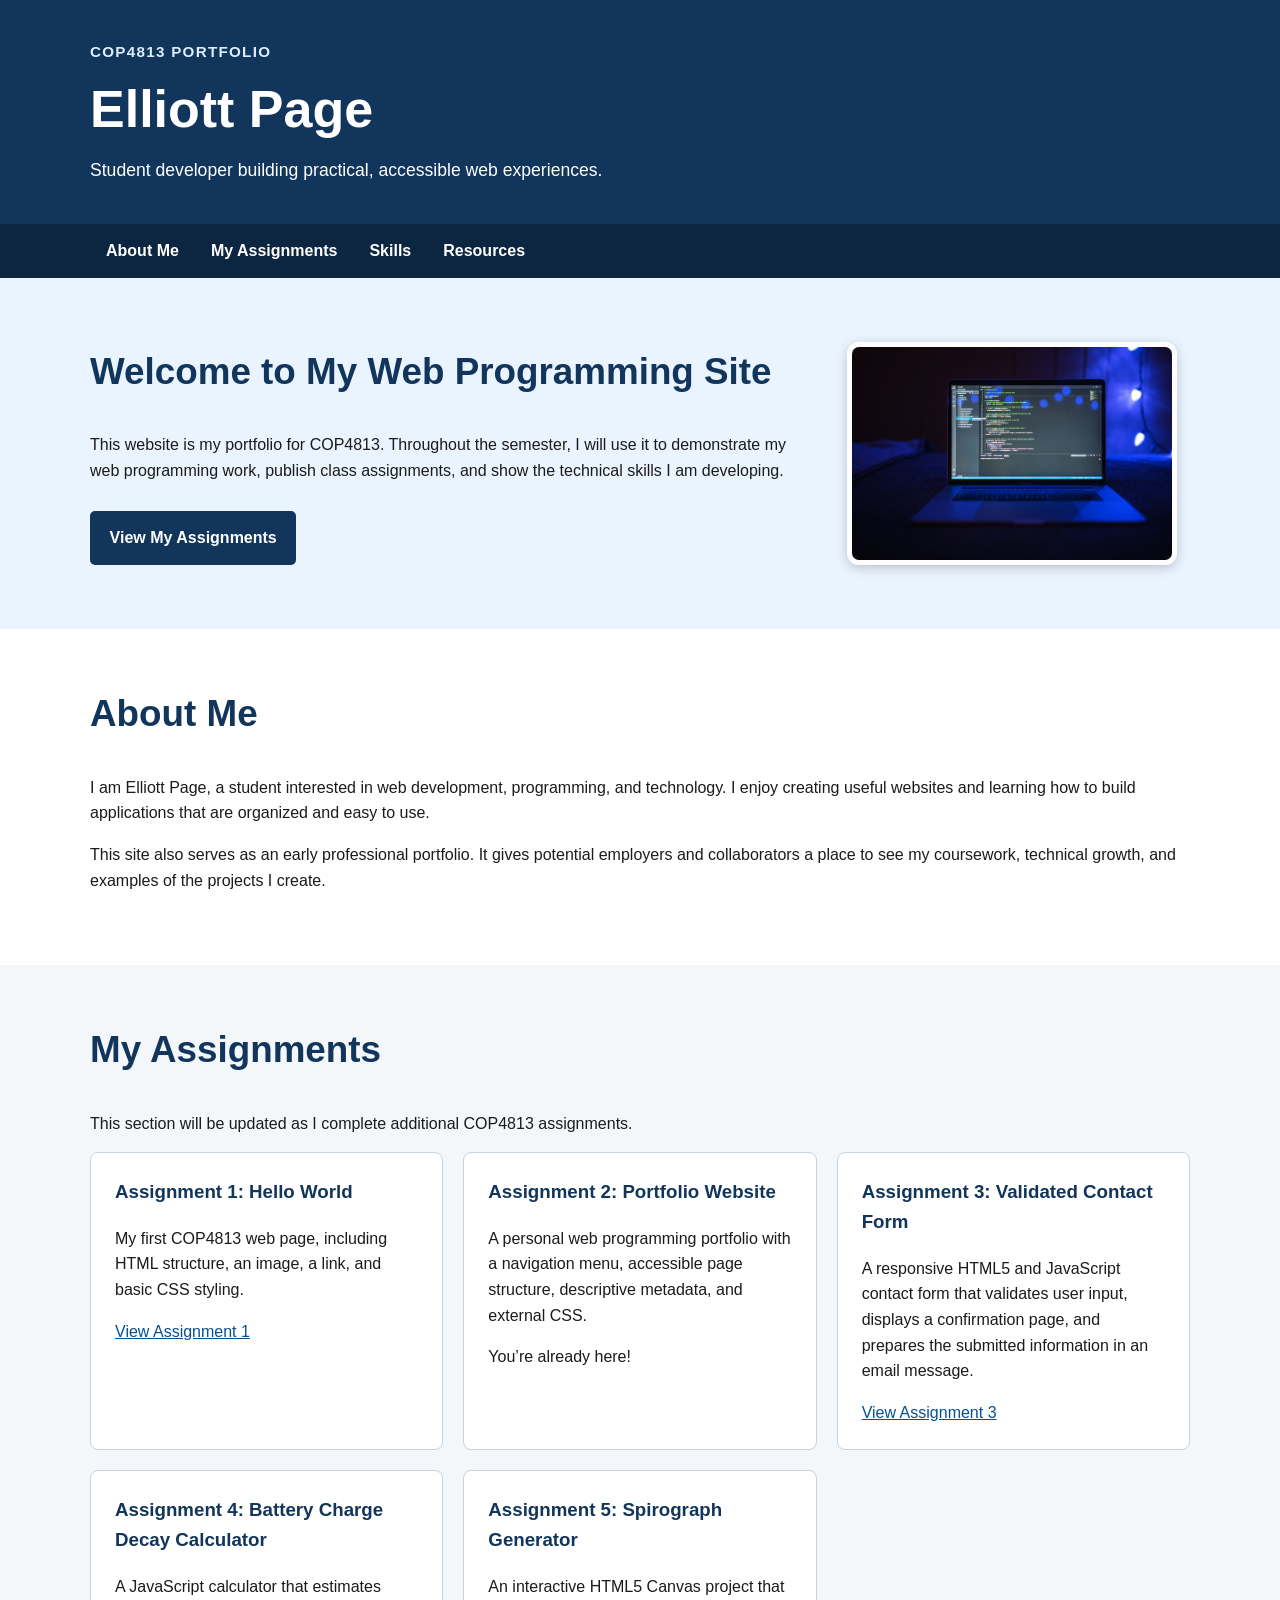
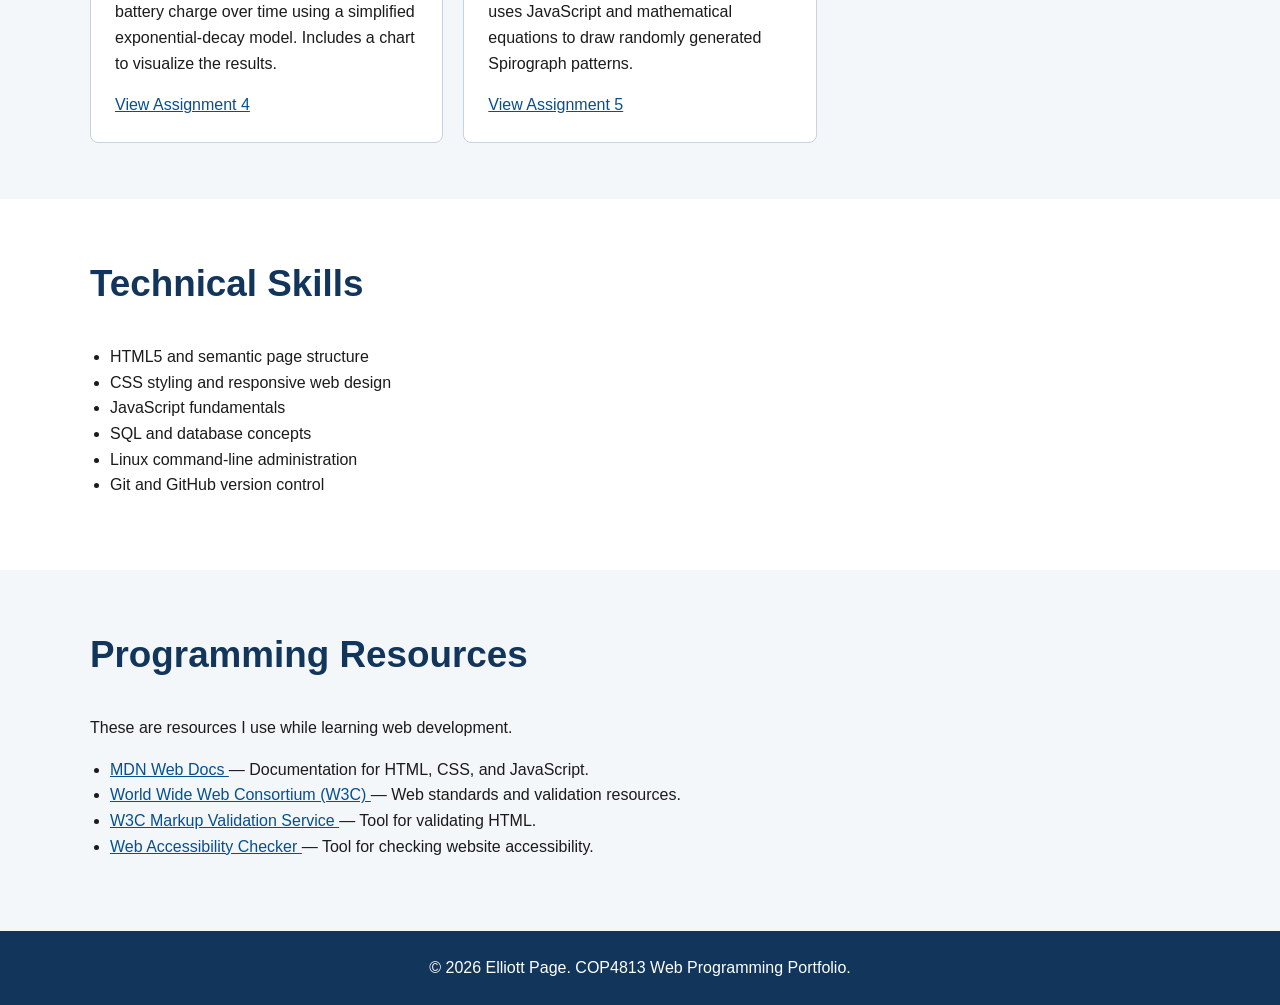
==== index.html @ 53944de0 "Add Assignment 5 portfolio card" ====
<!DOCTYPE html>
<html lang="en">
<head>
    <meta charset="UTF-8">
    <meta name="viewport" content="width=device-width, initial-scale=1.0">

    <title>Elliott Page | COP4813 Web Programming Portfolio</title>

    <meta
        name="description"
        content="Elliott Page's COP4813 web programming portfolio, containing coursework, assignments, and web development skills."
    >
    <meta name="author" content="Elliott Page">
    <meta
        name="keywords"
        content="Elliott Page, COP4813, web programming, HTML, CSS, JavaScript, portfolio"
    >

    <link rel="stylesheet" href="css/styles.css">
</head>

<body>
    <a class="skip-link" href="#main-content">Skip to main content</a>

    <header class="site-header">
        <div class="container">
            <p class="site-label">COP4813 Portfolio</p>
            <h1>Elliott Page</h1>
            <p class="tagline">
                Student developer building practical, accessible web experiences.
            </p>
        </div>
    </header>

    <nav class="site-navigation" aria-label="Primary navigation">
        <div class="container">
            <ul class="nav-list">
                <li><a href="#about">About Me</a></li>
                <li><a href="#assignments">My Assignments</a></li>
                <li><a href="#skills">Skills</a></li>
                <li><a href="#resources">Resources</a></li>
            </ul>
        </div>
    </nav>

    <main id="main-content">
        <section class="hero">
            <div class="container hero-layout">
                <div>
                    <h2>Welcome to My Web Programming Site</h2>
                    <p>
                        This website is my portfolio for COP4813. Throughout the semester,
                        I will use it to demonstrate my web programming work, publish class
                        assignments, and show the technical skills I am developing.
                    </p>
                    <a class="button" href="#assignments">View My Assignments</a>
                </div>

                <img
                    class="profile-image"
                    src="images/image.jpg"
                    alt="A photo of a computer screen with code for Elliott Page's web programming portfolio."
                >
            </div>
        </section>

        <section id="about" class="section">
            <div class="container">
                <h2>About Me</h2>
                <p>
                    I am Elliott Page, a student interested in web development, programming,
                    and technology. I enjoy creating useful websites and learning how to build
                    applications that are organized and easy to use.
                </p>
                <p>
                    This site also serves as an early professional portfolio. It gives potential
                    employers and collaborators a place to see my coursework, technical growth,
                    and examples of the projects I create.
                </p>
            </div>
        </section>

        <section id="assignments" class="section section-alt">
            <div class="container">
                <h2>My Assignments</h2>
                <p>
                    This section will be updated as I complete additional COP4813 assignments.
                </p>

                <div class="card-grid">
                    <article class="card">
                        <h3>Assignment 1: Hello World</h3>
                        <p>
                            My first COP4813 web page, including HTML structure, an image,
                            a link, and basic CSS styling.
                        </p>
                        <a href="assignment1/index.html">View Assignment 1</a>
                    </article>

                    <article class="card">
                        <h3>Assignment 2: Portfolio Website</h3>
                        <p>
                            A personal web programming portfolio with a navigation menu,
                            accessible page structure, descriptive metadata, and external CSS.
                        </p>
                        <p aria-current="page">You’re already here!</p>
                    </article>

                    <article class="card">

                         <h3>Assignment 3: Validated Contact Form</h3>
                         <p>
                             A responsive HTML5 and JavaScript contact form that validates user
                             input, displays a confirmation page, and prepares the submitted
                                information in an email message.
                         </p>
                        <a href="contactform/index.html">View Assignment 3</a>
                    </article>
                    <article class="card">
                        <h3>Assignment 4: Battery Charge Decay Calculator</h3>
                        <p>
                            A JavaScript calculator that estimates battery charge over time
                            using a simplified exponential-decay model. Includes a chart
                            to visualize the results.
                        </p>
                        <a href="assignment4/index.html">View Assignment 4</a>
                    </article>
                    <article class="card">
                    <h3>Assignment 5: Spirograph Generator</h3>
                    <p>
                        An interactive HTML5 Canvas project that uses JavaScript and
                        mathematical equations to draw randomly generated Spirograph patterns.
                    </p>
                    <a href="assignment5/index.html">View Assignment 5</a>
                </article>
                </div>
            </div>
        </section>

        <section id="skills" class="section">
            <div class="container">
                <h2>Technical Skills</h2>
                <ul class="skills-list">
                    <li>HTML5 and semantic page structure</li>
                    <li>CSS styling and responsive web design</li>
                    <li>JavaScript fundamentals</li>
                    <li>SQL and database concepts</li>
                    <li>Linux command-line administration</li>
                    <li>Git and GitHub version control</li>
                </ul>
            </div>
        </section>

        <section id="resources" class="section section-alt">
            <div class="container">
                <h2>Programming Resources</h2>
                <p>These are resources I use while learning web development.</p>

                <ul class="resource-list">
                    <li>
                        <a href="https://developer.mozilla.org/" target="_blank" rel="noopener noreferrer">
                            MDN Web Docs
                        </a>
                        — Documentation for HTML, CSS, and JavaScript.
                    </li>
                    <li>
                        <a href="https://www.w3.org/" target="_blank" rel="noopener noreferrer">
                            World Wide Web Consortium (W3C)
                        </a>
                        — Web standards and validation resources.
                    </li>
                    <li>
                        <a href="https://validator.w3.org/" target="_blank" rel="noopener noreferrer">
                            W3C Markup Validation Service
                        </a>
                        — Tool for validating HTML.
                    </li>
                    <li>
                        <a href="https://www.webaccessibility.com/" target="_blank" rel="noopener noreferrer">
                            Web Accessibility Checker
                        </a>
                        — Tool for checking website accessibility.
                    </li>
                </ul>
            </div>
        </section>
    </main>

    <footer class="site-footer">
        <div class="container">
            <p>&copy; 2026 Elliott Page. COP4813 Web Programming Portfolio.</p>
        </div>
    </footer>
</body>
</html>
---- css/styles.css ----
:root {
    --navy: #12355b;
    --blue: #1d5d9b;
    --light-blue: #eaf4ff;
    --dark-text: #1b1b1b;
    --white: #ffffff;
    --border: #c7d3df;
    --focus: #ffbf00;
}

* {
    box-sizing: border-box;
}

html {
    scroll-behavior: smooth;
}

body {
    margin: 0;
    background-color: var(--white);
    color: var(--dark-text);
    font-family: Arial, Helvetica, sans-serif;
    font-size: 1rem;
    line-height: 1.6;
}

.container {
    width: min(1100px, 92%);
    margin: 0 auto;
}

.skip-link {
    position: absolute;
    top: -60px;
    left: 1rem;
    z-index: 100;
    padding: 0.75rem 1rem;
    background-color: var(--white);
    color: var(--navy);
    border: 2px solid var(--navy);
    font-weight: bold;
}

.skip-link:focus {
    top: 1rem;
}

.site-header {
    padding: 2.5rem 0;
    background-color: var(--navy);
    color: var(--white);
}

.site-label {
    margin: 0;
    color: #dceeff;
    font-size: 0.95rem;
    font-weight: bold;
    letter-spacing: 0.08rem;
    text-transform: uppercase;
}

.site-header h1 {
    margin: 0.25rem 0;
    font-size: clamp(2rem, 5vw, 3.25rem);
}

.tagline {
    max-width: 48rem;
    margin: 0;
    font-size: 1.1rem;
}

.site-navigation {
    position: sticky;
    top: 0;
    z-index: 10;
    background-color: #0c2642;
}

.nav-list {
    display: flex;
    flex-wrap: wrap;
    margin: 0;
    padding: 0;
    list-style: none;
}

.nav-list a {
    display: block;
    padding: 0.9rem 1rem;
    color: var(--white);
    font-weight: bold;
    text-decoration: none;
}

.nav-list a:hover,
.nav-list a:focus {
    background-color: var(--blue);
    text-decoration: underline;
}

.hero {
    padding: 4rem 0;
    background-color: var(--light-blue);
}

.hero-layout {
    display: grid;
    grid-template-columns: 2fr 1fr;
    gap: 2rem;
    align-items: center;
}

.hero h2,
.section h2 {
    margin-top: 0;
    color: var(--navy);
    font-size: clamp(1.7rem, 4vw, 2.3rem);
}

.profile-image {
    width: 100%;
    max-width: 330px;
    justify-self: center;
    border: 5px solid var(--white);
    border-radius: 12px;
    box-shadow: 0 3px 12px rgba(0, 0, 0, 0.2);
}

.button {
    display: inline-block;
    margin-top: 0.75rem;
    padding: 0.75rem 1.1rem;
    background-color: var(--navy);
    color: var(--white);
    border: 2px solid var(--navy);
    border-radius: 5px;
    font-weight: bold;
    text-decoration: none;
}

.button:hover,
.button:focus {
    background-color: var(--white);
    color: var(--navy);
}

.section {
    padding: 3.5rem 0;
}

.section-alt {
    background-color: #f4f7fa;
}

.card-grid {
    display: grid;
    grid-template-columns: repeat(3, 1fr);
    gap: 1.25rem;
}

.card {
    padding: 1.5rem;
    background-color: var(--white);
    border: 1px solid var(--border);
    border-radius: 8px;
}

.card h3 {
    margin-top: 0;
    color: var(--navy);
}

.skills-list,
.resource-list {
    padding-left: 1.25rem;
}

a {
    color: #064f91;
}

a:hover {
    color: #003766;
}

a:focus {
    outline: 3px solid var(--focus);
    outline-offset: 3px;
}

.site-footer {
    padding: 1.5rem 0;
    background-color: var(--navy);
    color: var(--white);
    text-align: center;
}

.site-footer p {
    margin: 0;
}

/* =========================
   Contact Form Styles
   ========================= */

.form-page {
    padding: 3.5rem 0;
    background-color: var(--light-blue);
}

.form-card {
    max-width: 850px;
    margin: 0 auto;
    padding: 2rem;
    background-color: var(--white);
    border: 1px solid var(--border);
    border-radius: 10px;
    box-shadow: 0 4px 14px rgba(18, 53, 91, 0.14);
}

.form-header {
    margin-bottom: 2rem;
}

.form-header h2 {
    margin: 0 0 0.5rem;
    color: var(--navy);
    font-size: clamp(1.8rem, 4vw, 2.5rem);
}

.form-header p {
    margin: 0;
}

.contact-form fieldset {
    margin: 0 0 1.5rem;
    padding: 1.25rem;
    border: 1px solid var(--border);
    border-radius: 8px;
}

.contact-form legend {
    padding: 0 0.4rem;
    color: var(--navy);
    font-weight: bold;
}

.form-grid {
    display: grid;
    gap: 1rem;
}

.two-columns {
    grid-template-columns: repeat(2, minmax(0, 1fr));
}

.address-grid {
    grid-template-columns: 2fr 1fr 1fr;
}

.form-group {
    display: flex;
    flex-direction: column;
    gap: 0.4rem;
}

.contact-form label {
    color: var(--navy);
    font-weight: bold;
}

.contact-form input,
.contact-form select,
.contact-form textarea {
    width: 100%;
    padding: 0.75rem;
    border: 1px solid var(--border);
    border-radius: 5px;
    color: var(--dark-text);
    font: inherit;
}

.contact-form textarea {
    min-height: 140px;
    resize: vertical;
}

.contact-form input:focus,
.contact-form select:focus,
.contact-form textarea:focus {
    outline: 3px solid rgba(255, 191, 0, 0.35);
    outline-offset: 1px;
    border-color: var(--navy);
}

.contact-form small {
    color: #4b5563;
}

.required-note {
    color: #4b5563;
    font-size: 0.9rem;
}

.required-note span,
.contact-form label span {
    color: #b42318;
}

.button-row {
    display: flex;
    flex-wrap: wrap;
    gap: 0.75rem;
    justify-content: flex-end;
}

.primary-button,
.secondary-button {
    padding: 0.75rem 1.1rem;
    border-radius: 5px;
    cursor: pointer;
    font: inherit;
    font-weight: bold;
}

.primary-button {
    border: 2px solid var(--navy);
    background-color: var(--navy);
    color: var(--white);
}

.primary-button:hover,
.primary-button:focus {
    background-color: #0c2642;
}

.secondary-button {
    border: 2px solid var(--navy);
    background-color: var(--white);
    color: var(--navy);
}

.secondary-button:hover,
.secondary-button:focus {
    background-color: var(--light-blue);
}

.review-list {
    margin: 0 0 2rem;
}

.review-list > div {
    display: grid;
    grid-template-columns: 180px 1fr;
    gap: 1rem;
    padding: 1rem 0;
    border-bottom: 1px solid var(--border);
}

.review-list > div:first-child {
    border-top: 1px solid var(--border);
}

.review-list dt {
    color: var(--navy);
    font-weight: bold;
}

.review-list dd {
    margin: 0;
    overflow-wrap: anywhere;
}

.message-review {
    white-space: pre-wrap;
}

.error-message {
    padding: 1rem;
    border-left: 4px solid #b42318;
    color: #7f1d1d;
    background-color: #fef2f2;
}

/* =========================
   Mobile Styles
   ========================= */

@media (max-width: 700px) {
    .hero-layout,
    .card-grid,
    .two-columns,
    .address-grid,
    .review-list > div {
        grid-template-columns: 1fr;
    }

    .site-navigation {
        position: static;
    }

    .nav-list {
        flex-direction: column;
    }

    .profile-image {
        max-width: 280px;
    }

    .button-row {
        justify-content: stretch;
    }

    .primary-button,
    .secondary-button {
        width: 100%;
    }
}
    /* Assignment 4: Battery Charge Decay Calculator */

.battery-page {
  margin: 0;
  font-family: Arial, Helvetica, sans-serif;
  line-height: 1.6;
  color: #1f2937;
  background-color: #f3f6fa;
}

.battery-page * {
  box-sizing: border-box;
}

.battery-page header {
  padding: 1.25rem;
  color: white;
  text-align: center;
  background-color: #12355b;
}

.battery-page header h1 {
  margin: 0;
  font-size: 1.8rem;
}

.battery-page nav {
  margin-top: 0.5rem;
}

.battery-page nav a {
  color: white;
  font-weight: bold;
}

.battery-page main {
  width: min(100% - 2rem, 1000px);
  margin: 2rem auto;
}

.battery-page .card {
  padding: 1.5rem;
  margin-bottom: 1.5rem;
  background-color: white;
  border-radius: 10px;
  box-shadow: 0 2px 8px rgba(0, 0, 0, 0.1);
}

.battery-page h2 {
  margin-top: 0;
  color: #12355b;
}

.battery-page .equation {
  padding: 0.75rem;
  font-size: 1.2rem;
  font-weight: bold;
  text-align: center;
  background-color: #e8f1fb;
  border-radius: 6px;
}

.battery-page .input-grid {
  display: grid;
  grid-template-columns: repeat(auto-fit, minmax(220px, 1fr));
  gap: 1rem;
}

.battery-page label {
  display: block;
  margin-bottom: 0.35rem;
  font-weight: bold;
}

.battery-page input {
  width: 100%;
  padding: 0.65rem;
  font-size: 1rem;
  border: 1px solid #9ca3af;
  border-radius: 5px;
}

.battery-page .button-row {
  display: flex;
  flex-wrap: wrap;
  gap: 0.75rem;
  margin-top: 1.5rem;
}

.battery-page button {
  padding: 0.7rem 1rem;
  font-size: 1rem;
  font-weight: bold;
  cursor: pointer;
  border: none;
  border-radius: 5px;
}

.battery-page button[type="submit"] {
  color: white;
  background-color: #176b3a;
}

.battery-page button[type="submit"]:hover {
  background-color: #0f4d29;
}

.battery-page button[type="reset"] {
  color: #1f2937;
  background-color: #d9e1e8;
}

.battery-page button[type="reset"]:hover {
  background-color: #bdc8d3;
}

.battery-page .error-message {
  color: #b91c1c;
  font-weight: bold;
}

.battery-page .table-container {
  max-height: 350px;
  margin-top: 1rem;
  overflow-y: auto;
}

.battery-page table {
  width: 100%;
  border-collapse: collapse;
}

.battery-page th,
.battery-page td {
  padding: 0.6rem;
  text-align: left;
  border: 1px solid #cbd5e1;
}

.battery-page th {
  color: white;
  background-color: #12355b;
}

.battery-page tr:nth-child(even) {
  background-color: #f1f5f9;
}

.battery-page .chart-container {
  position: relative;
  height: 450px;
  max-width: 900px;
}

.battery-page footer {
  padding: 1rem;
  color: white;
  text-align: center;
  background-color: #12355b;
}

@media (max-width: 600px) {
  .battery-page main {
    width: min(100% - 1rem, 1000px);
    margin: 1rem auto;
  }

  .battery-page .card {
    padding: 1rem;
  }

  .battery-page .chart-container {
    height: 320px;
  }
  .battery-page .chart-container canvas {
    display: block;
    width: 100% !important;
    height: 100% !important;
}
.battery-page .table-container {
    width: 100%;
    overflow-x: auto;
}

}.canvas-container {
  width: 100%;
  overflow-x: auto;
  text-align: center;
}

#spiroCanvas {
  display: block;
  max-width: 100%;
  height: auto;
  margin: 1rem auto 0;
  background-color: #ffffff;
  border: 2px solid #176b3a;
  border-radius: 8px;
}

#statusMessage {
  margin-top: 1rem;
  font-weight: bold;
  color: #176b3a;
}
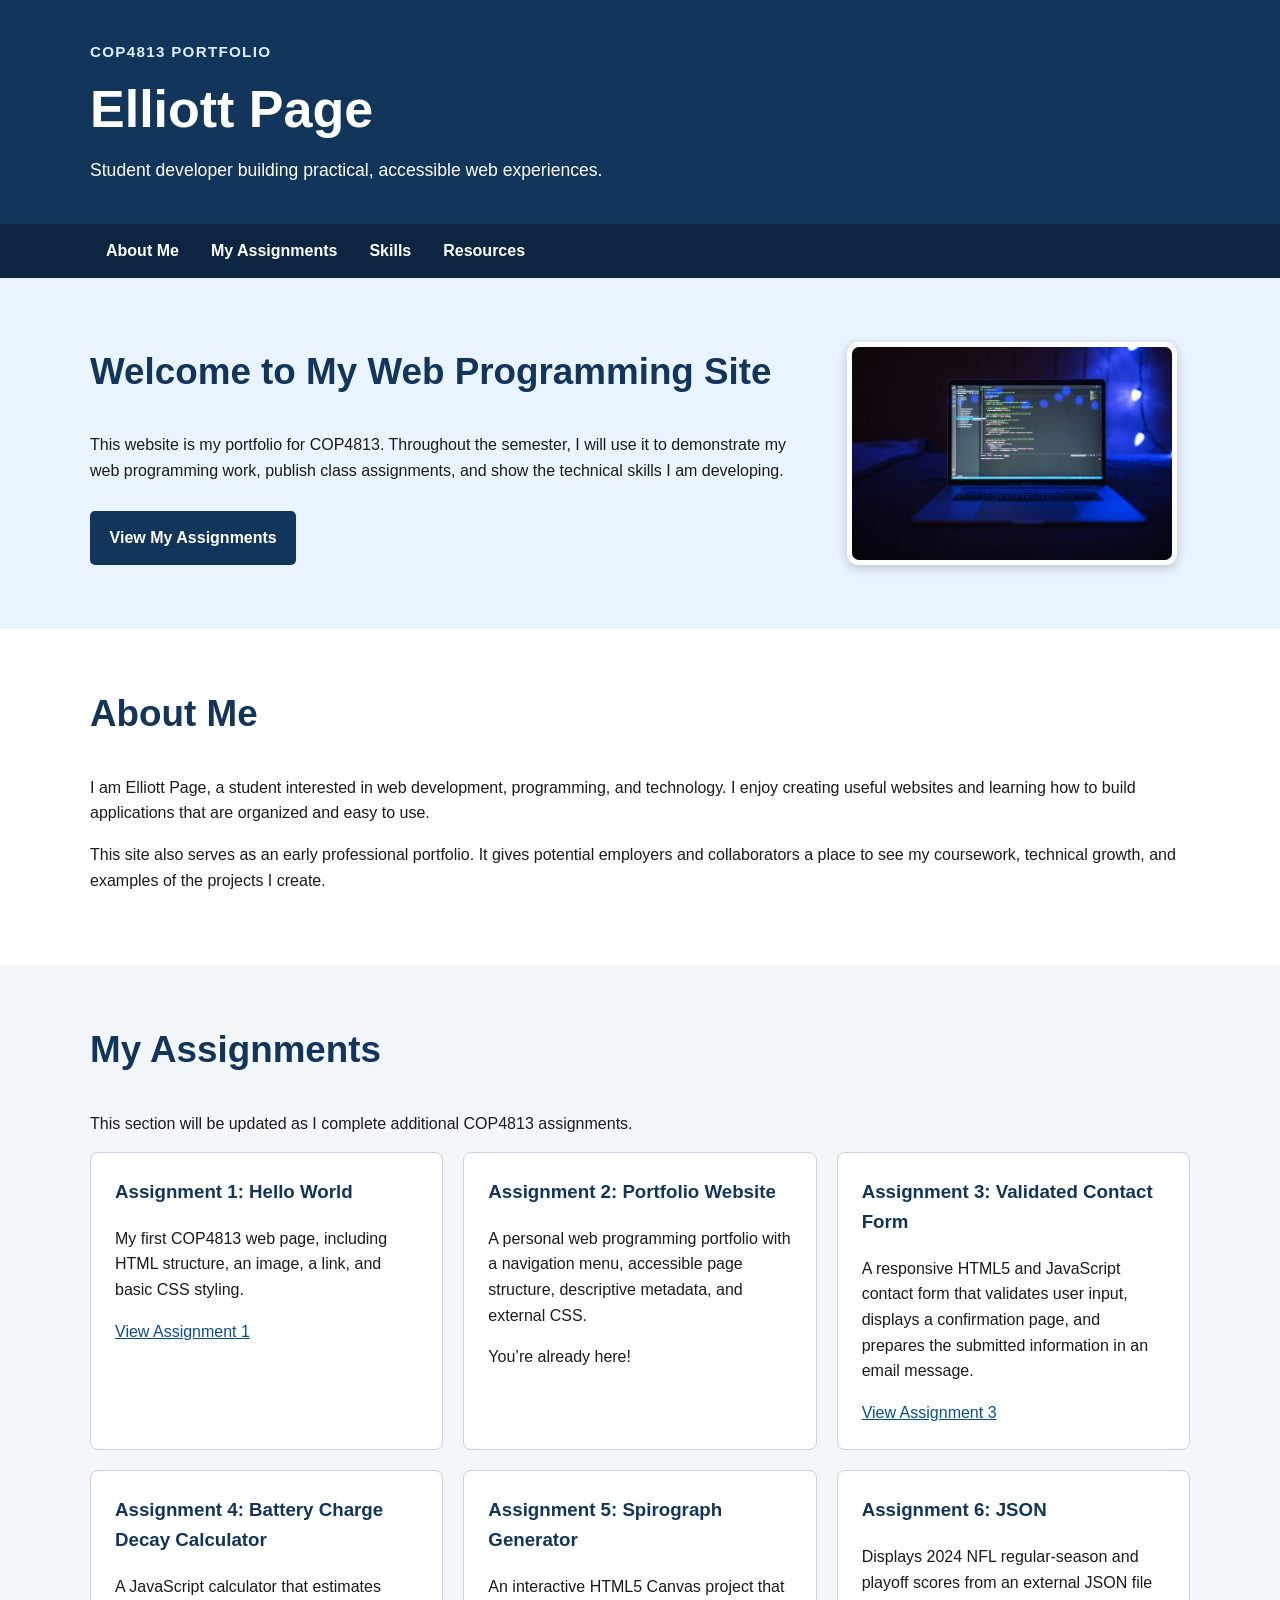
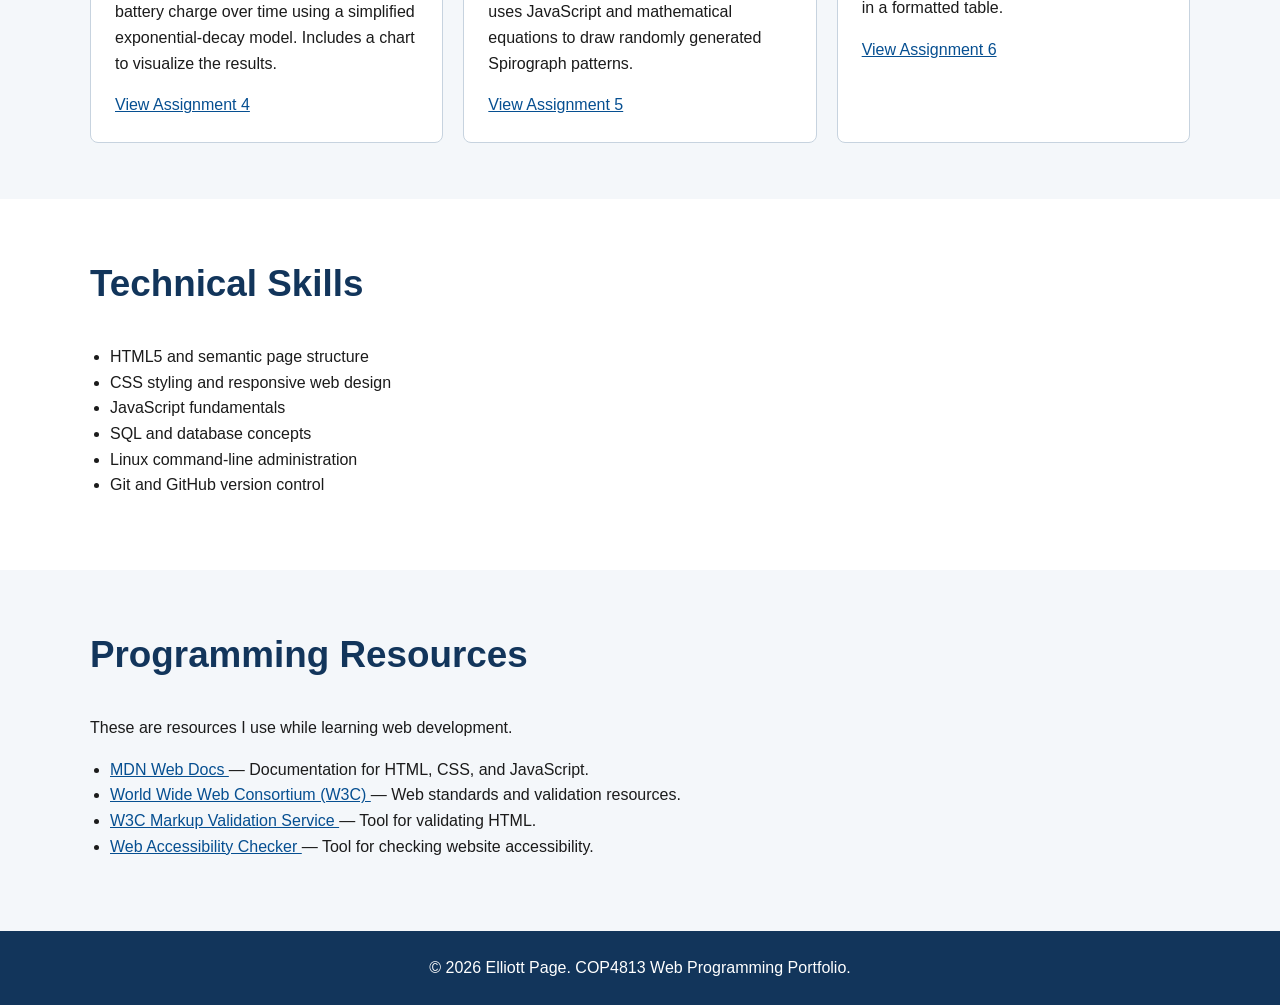
==== commit 28696826: "Add Assignment 6 NFL scores from external JSON" ====
--- a/index.html
+++ b/index.html
@@ -126,13 +126,23 @@
                         <a href="assignment4/index.html">View Assignment 4</a>
                     </article>
                     <article class="card">
-                    <h3>Assignment 5: Spirograph Generator</h3>
-                    <p>
-                        An interactive HTML5 Canvas project that uses JavaScript and
-                        mathematical equations to draw randomly generated Spirograph patterns.
+                        <h3>Assignment 5: Spirograph Generator</h3>
+                        <p>
+                            An interactive HTML5 Canvas project that uses JavaScript and
+                            mathematical equations to draw randomly generated Spirograph patterns.
                     </p>
                     <a href="assignment5/index.html">View Assignment 5</a>
-                </article>
+                    </article>
+                    <article class="card">
+                        <h3>Assignment 6: JSON</h3>
+
+                        <p>
+                            Displays 2024 NFL regular-season and playoff scores
+                            from an external JSON file in a formatted table.
+                        </p>
+
+                        <a href="assignment6/index.html">View Assignment 6</a>
+                    </article>
                 </div>
             </div>
         </section>
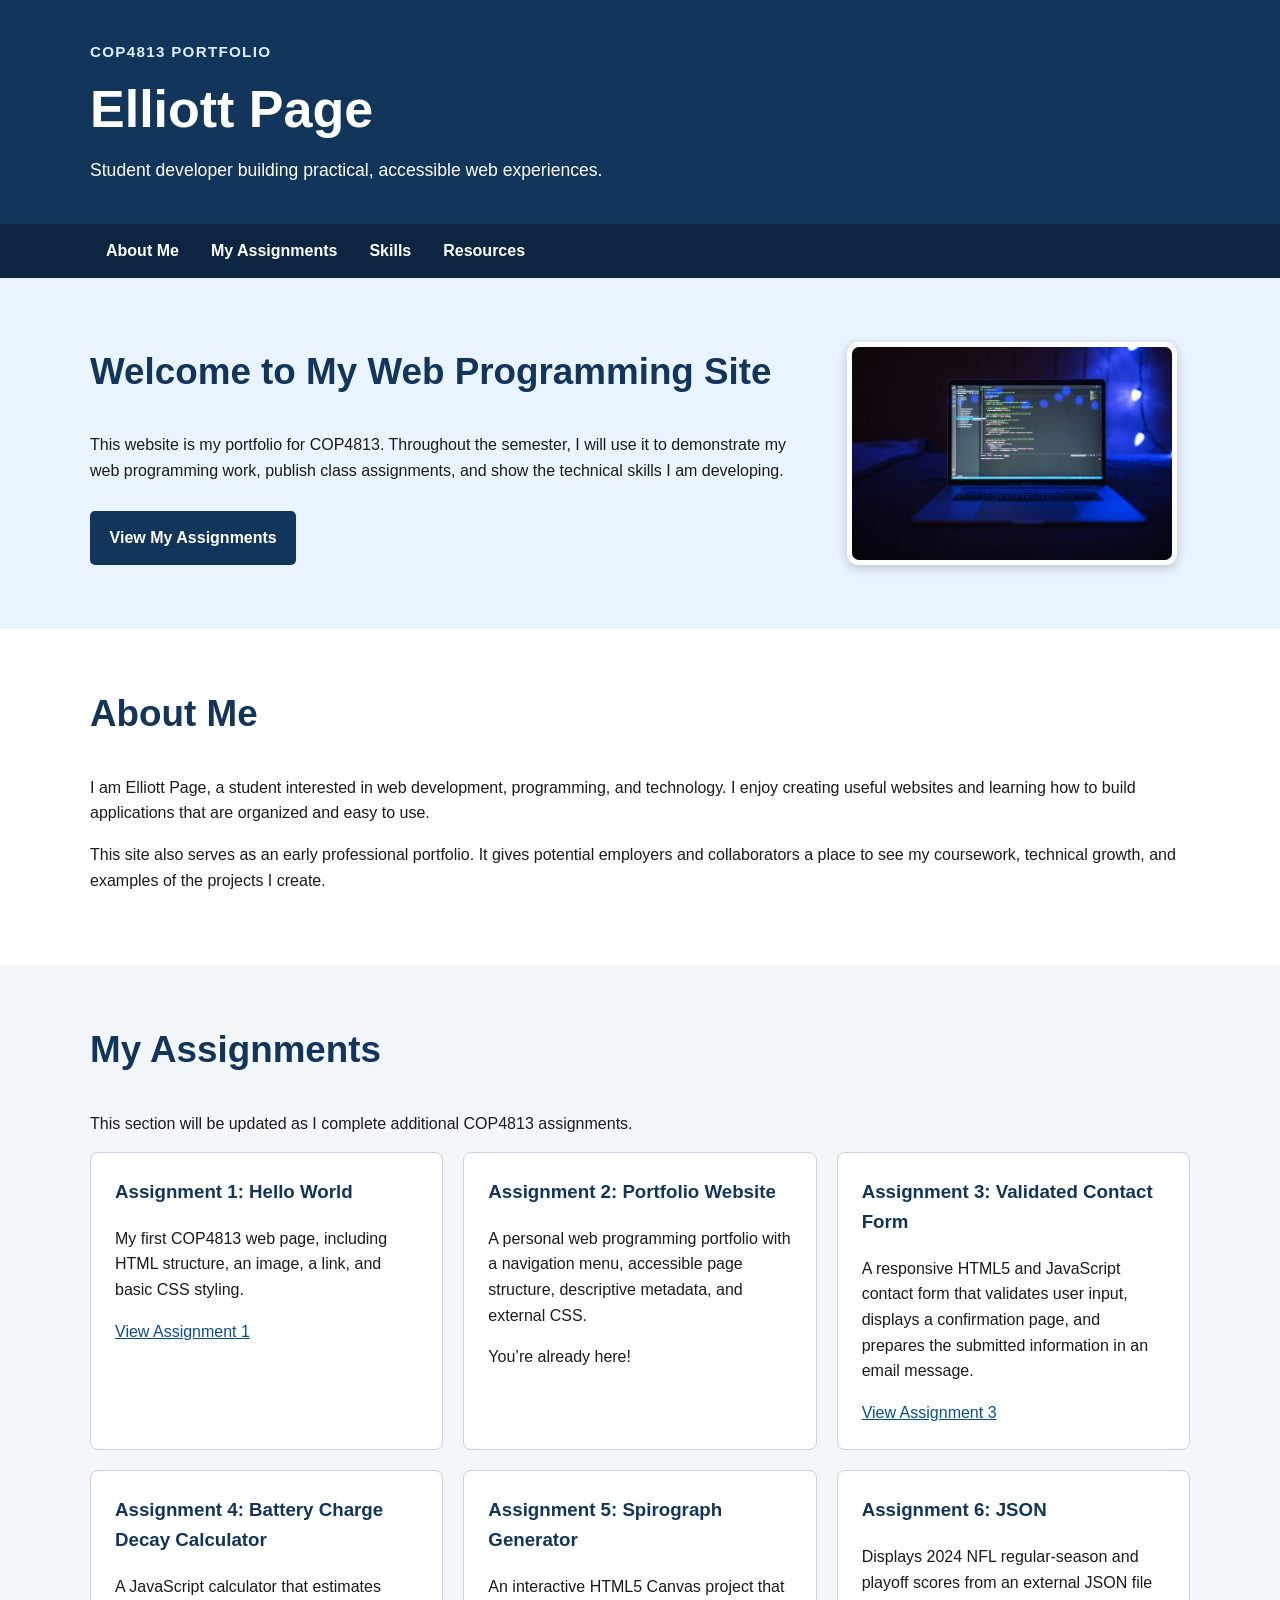
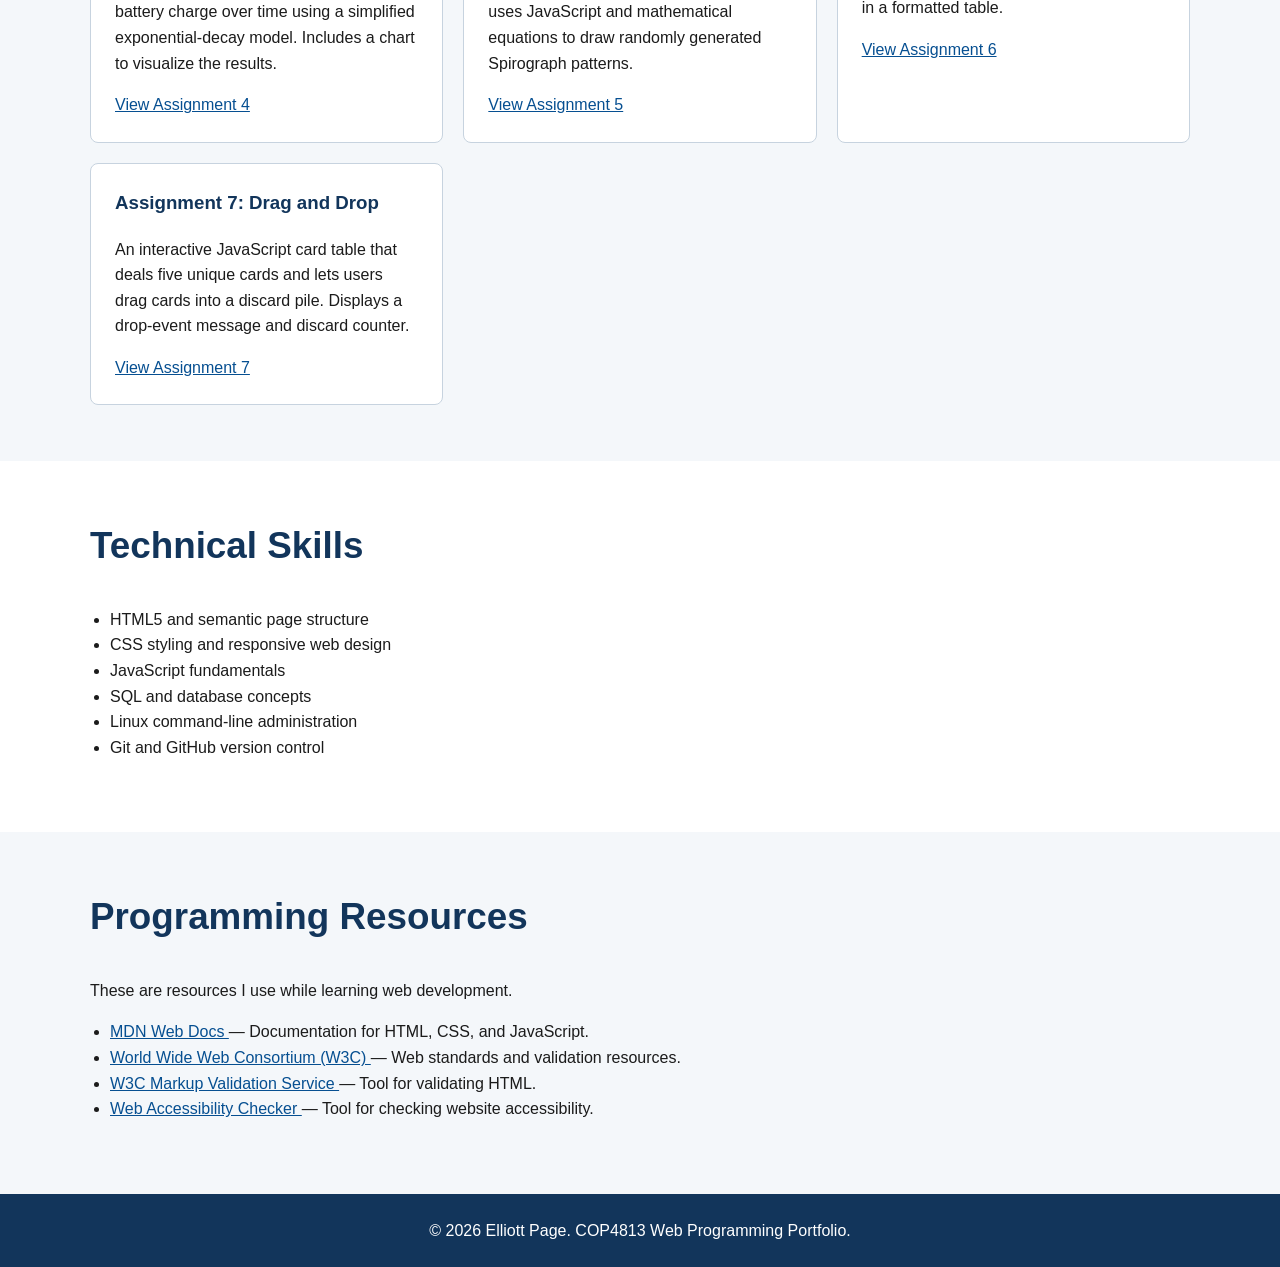
==== commit 10f2e180: "Add Assignment 7 drag-and-drop cards and standardize navigation and footers" ====
--- a/index.html
+++ b/index.html
@@ -107,15 +107,15 @@
                     </article>
 
                     <article class="card">
-
-                         <h3>Assignment 3: Validated Contact Form</h3>
-                         <p>
-                             A responsive HTML5 and JavaScript contact form that validates user
-                             input, displays a confirmation page, and prepares the submitted
-                                information in an email message.
-                         </p>
+                        <h3>Assignment 3: Validated Contact Form</h3>
+                        <p>
+                            A responsive HTML5 and JavaScript contact form that validates user
+                            input, displays a confirmation page, and prepares the submitted
+                            information in an email message.
+                        </p>
                         <a href="contactform/index.html">View Assignment 3</a>
                     </article>
+
                     <article class="card">
                         <h3>Assignment 4: Battery Charge Decay Calculator</h3>
                         <p>
@@ -125,23 +125,33 @@
                         </p>
                         <a href="assignment4/index.html">View Assignment 4</a>
                     </article>
+
                     <article class="card">
                         <h3>Assignment 5: Spirograph Generator</h3>
                         <p>
                             An interactive HTML5 Canvas project that uses JavaScript and
                             mathematical equations to draw randomly generated Spirograph patterns.
-                    </p>
-                    <a href="assignment5/index.html">View Assignment 5</a>
-                    </article>
+                        </p>
+                        <a href="assignment5/index.html">View Assignment 5</a>
+                    </article>
+
                     <article class="card">
                         <h3>Assignment 6: JSON</h3>
-
                         <p>
                             Displays 2024 NFL regular-season and playoff scores
                             from an external JSON file in a formatted table.
                         </p>
-
                         <a href="assignment6/index.html">View Assignment 6</a>
+                    </article>
+
+                    <article class="card">
+                        <h3>Assignment 7: Drag and Drop</h3>
+                        <p>
+                            An interactive JavaScript card table that deals five unique
+                            cards and lets users drag cards into a discard pile.
+                            Displays a drop-event message and discard counter.
+                        </p>
+                        <a href="assignment7/index.html">View Assignment 7</a>
                     </article>
                 </div>
             </div>
@@ -168,25 +178,41 @@
 
                 <ul class="resource-list">
                     <li>
-                        <a href="https://developer.mozilla.org/" target="_blank" rel="noopener noreferrer">
+                        <a
+                            href="https://developer.mozilla.org/"
+                            target="_blank"
+                            rel="noopener noreferrer"
+                        >
                             MDN Web Docs
                         </a>
                         — Documentation for HTML, CSS, and JavaScript.
                     </li>
                     <li>
-                        <a href="https://www.w3.org/" target="_blank" rel="noopener noreferrer">
+                        <a
+                            href="https://www.w3.org/"
+                            target="_blank"
+                            rel="noopener noreferrer"
+                        >
                             World Wide Web Consortium (W3C)
                         </a>
                         — Web standards and validation resources.
                     </li>
                     <li>
-                        <a href="https://validator.w3.org/" target="_blank" rel="noopener noreferrer">
+                        <a
+                            href="https://validator.w3.org/"
+                            target="_blank"
+                            rel="noopener noreferrer"
+                        >
                             W3C Markup Validation Service
                         </a>
                         — Tool for validating HTML.
                     </li>
                     <li>
-                        <a href="https://www.webaccessibility.com/" target="_blank" rel="noopener noreferrer">
+                        <a
+                            href="https://www.webaccessibility.com/"
+                            target="_blank"
+                            rel="noopener noreferrer"
+                        >
                             Web Accessibility Checker
                         </a>
                         — Tool for checking website accessibility.
--- a/css/styles.css
+++ b/css/styles.css
@@ -202,9 +202,7 @@
     margin: 0;
 }
 
-/* =========================
-   Contact Form Styles
-   ========================= */
+/* Contact Form Styles */
 
 .form-page {
     padding: 3.5rem 0;
@@ -385,9 +383,7 @@
     background-color: #fef2f2;
 }
 
-/* =========================
-   Mobile Styles
-   ========================= */
+/* Mobile Styles */
 
 @media (max-width: 700px) {
     .hero-layout,
@@ -419,208 +415,215 @@
         width: 100%;
     }
 }
-    /* Assignment 4: Battery Charge Decay Calculator */
+
+/* Assignment 4: Battery Charge Decay Calculator */
 
 .battery-page {
-  margin: 0;
-  font-family: Arial, Helvetica, sans-serif;
-  line-height: 1.6;
-  color: #1f2937;
-  background-color: #f3f6fa;
+    margin: 0;
+    font-family: Arial, Helvetica, sans-serif;
+    line-height: 1.6;
+    color: #1f2937;
+    background-color: #f3f6fa;
 }
 
 .battery-page * {
-  box-sizing: border-box;
+    box-sizing: border-box;
 }
 
 .battery-page header {
-  padding: 1.25rem;
-  color: white;
-  text-align: center;
-  background-color: #12355b;
+    padding: 1.25rem;
+    color: white;
+    text-align: center;
+    background-color: #12355b;
 }
 
 .battery-page header h1 {
-  margin: 0;
-  font-size: 1.8rem;
-}
-
+    margin: 0;
+    font-size: 1.8rem;
+}
+
+/* Remove the gap above the Home navigation bar. */
 .battery-page nav {
-  margin-top: 0.5rem;
+    margin-top: 0;
 }
 
 .battery-page nav a {
-  color: white;
-  font-weight: bold;
+    color: white;
+    font-weight: bold;
 }
 
 .battery-page main {
-  width: min(100% - 2rem, 1000px);
-  margin: 2rem auto;
+    width: min(100% - 2rem, 1000px);
+    margin: 2rem auto;
 }
 
 .battery-page .card {
-  padding: 1.5rem;
-  margin-bottom: 1.5rem;
-  background-color: white;
-  border-radius: 10px;
-  box-shadow: 0 2px 8px rgba(0, 0, 0, 0.1);
+    padding: 1.5rem;
+    margin-bottom: 1.5rem;
+    background-color: white;
+    border-radius: 10px;
+    box-shadow: 0 2px 8px rgba(0, 0, 0, 0.1);
 }
 
 .battery-page h2 {
-  margin-top: 0;
-  color: #12355b;
+    margin-top: 0;
+    color: #12355b;
 }
 
 .battery-page .equation {
-  padding: 0.75rem;
-  font-size: 1.2rem;
-  font-weight: bold;
-  text-align: center;
-  background-color: #e8f1fb;
-  border-radius: 6px;
+    padding: 0.75rem;
+    font-size: 1.2rem;
+    font-weight: bold;
+    text-align: center;
+    background-color: #e8f1fb;
+    border-radius: 6px;
 }
 
 .battery-page .input-grid {
-  display: grid;
-  grid-template-columns: repeat(auto-fit, minmax(220px, 1fr));
-  gap: 1rem;
+    display: grid;
+    grid-template-columns: repeat(auto-fit, minmax(220px, 1fr));
+    gap: 1rem;
 }
 
 .battery-page label {
-  display: block;
-  margin-bottom: 0.35rem;
-  font-weight: bold;
+    display: block;
+    margin-bottom: 0.35rem;
+    font-weight: bold;
 }
 
 .battery-page input {
-  width: 100%;
-  padding: 0.65rem;
-  font-size: 1rem;
-  border: 1px solid #9ca3af;
-  border-radius: 5px;
+    width: 100%;
+    padding: 0.65rem;
+    font-size: 1rem;
+    border: 1px solid #9ca3af;
+    border-radius: 5px;
 }
 
 .battery-page .button-row {
-  display: flex;
-  flex-wrap: wrap;
-  gap: 0.75rem;
-  margin-top: 1.5rem;
+    display: flex;
+    flex-wrap: wrap;
+    gap: 0.75rem;
+    margin-top: 1.5rem;
 }
 
 .battery-page button {
-  padding: 0.7rem 1rem;
-  font-size: 1rem;
-  font-weight: bold;
-  cursor: pointer;
-  border: none;
-  border-radius: 5px;
+    padding: 0.7rem 1rem;
+    font-size: 1rem;
+    font-weight: bold;
+    cursor: pointer;
+    border: none;
+    border-radius: 5px;
 }
 
 .battery-page button[type="submit"] {
-  color: white;
-  background-color: #176b3a;
+    color: white;
+    background-color: #176b3a;
 }
 
 .battery-page button[type="submit"]:hover {
-  background-color: #0f4d29;
+    background-color: #0f4d29;
 }
 
 .battery-page button[type="reset"] {
-  color: #1f2937;
-  background-color: #d9e1e8;
+    color: #1f2937;
+    background-color: #d9e1e8;
 }
 
 .battery-page button[type="reset"]:hover {
-  background-color: #bdc8d3;
+    background-color: #bdc8d3;
 }
 
 .battery-page .error-message {
-  color: #b91c1c;
-  font-weight: bold;
+    color: #b91c1c;
+    font-weight: bold;
 }
 
 .battery-page .table-container {
-  max-height: 350px;
-  margin-top: 1rem;
-  overflow-y: auto;
+    max-height: 350px;
+    margin-top: 1rem;
+    overflow-y: auto;
 }
 
 .battery-page table {
-  width: 100%;
-  border-collapse: collapse;
+    width: 100%;
+    border-collapse: collapse;
 }
 
 .battery-page th,
 .battery-page td {
-  padding: 0.6rem;
-  text-align: left;
-  border: 1px solid #cbd5e1;
+    padding: 0.6rem;
+    text-align: left;
+    border: 1px solid #cbd5e1;
 }
 
 .battery-page th {
-  color: white;
-  background-color: #12355b;
+    color: white;
+    background-color: #12355b;
 }
 
 .battery-page tr:nth-child(even) {
-  background-color: #f1f5f9;
+    background-color: #f1f5f9;
 }
 
 .battery-page .chart-container {
-  position: relative;
-  height: 450px;
-  max-width: 900px;
+    position: relative;
+    height: 450px;
+    max-width: 900px;
 }
 
 .battery-page footer {
-  padding: 1rem;
-  color: white;
-  text-align: center;
-  background-color: #12355b;
+    padding: 1rem;
+    color: white;
+    text-align: center;
+    background-color: #12355b;
 }
 
 @media (max-width: 600px) {
-  .battery-page main {
-    width: min(100% - 1rem, 1000px);
-    margin: 1rem auto;
-  }
-
-  .battery-page .card {
-    padding: 1rem;
-  }
-
-  .battery-page .chart-container {
-    height: 320px;
-  }
-  .battery-page .chart-container canvas {
-    display: block;
-    width: 100% !important;
-    height: 100% !important;
-}
-.battery-page .table-container {
+    .battery-page main {
+        width: min(100% - 1rem, 1000px);
+        margin: 1rem auto;
+    }
+
+    .battery-page .card {
+        padding: 1rem;
+    }
+
+    .battery-page .chart-container {
+        height: 320px;
+    }
+
+    .battery-page .chart-container canvas {
+        display: block;
+        width: 100% !important;
+        height: 100% !important;
+    }
+
+    .battery-page .table-container {
+        width: 100%;
+        overflow-x: auto;
+    }
+}
+
+/* Assignment 5: Spirograph */
+
+.canvas-container {
     width: 100%;
     overflow-x: auto;
-}
-
-}.canvas-container {
-  width: 100%;
-  overflow-x: auto;
-  text-align: center;
+    text-align: center;
 }
 
 #spiroCanvas {
-  display: block;
-  max-width: 100%;
-  height: auto;
-  margin: 1rem auto 0;
-  background-color: #ffffff;
-  border: 2px solid #176b3a;
-  border-radius: 8px;
+    display: block;
+    max-width: 100%;
+    height: auto;
+    margin: 1rem auto 0;
+    background-color: #ffffff;
+    border: 2px solid #176b3a;
+    border-radius: 8px;
 }
 
 #statusMessage {
-  margin-top: 1rem;
-  font-weight: bold;
-  color: #176b3a;
+    margin-top: 1rem;
+    font-weight: bold;
+    color: #176b3a;
 }
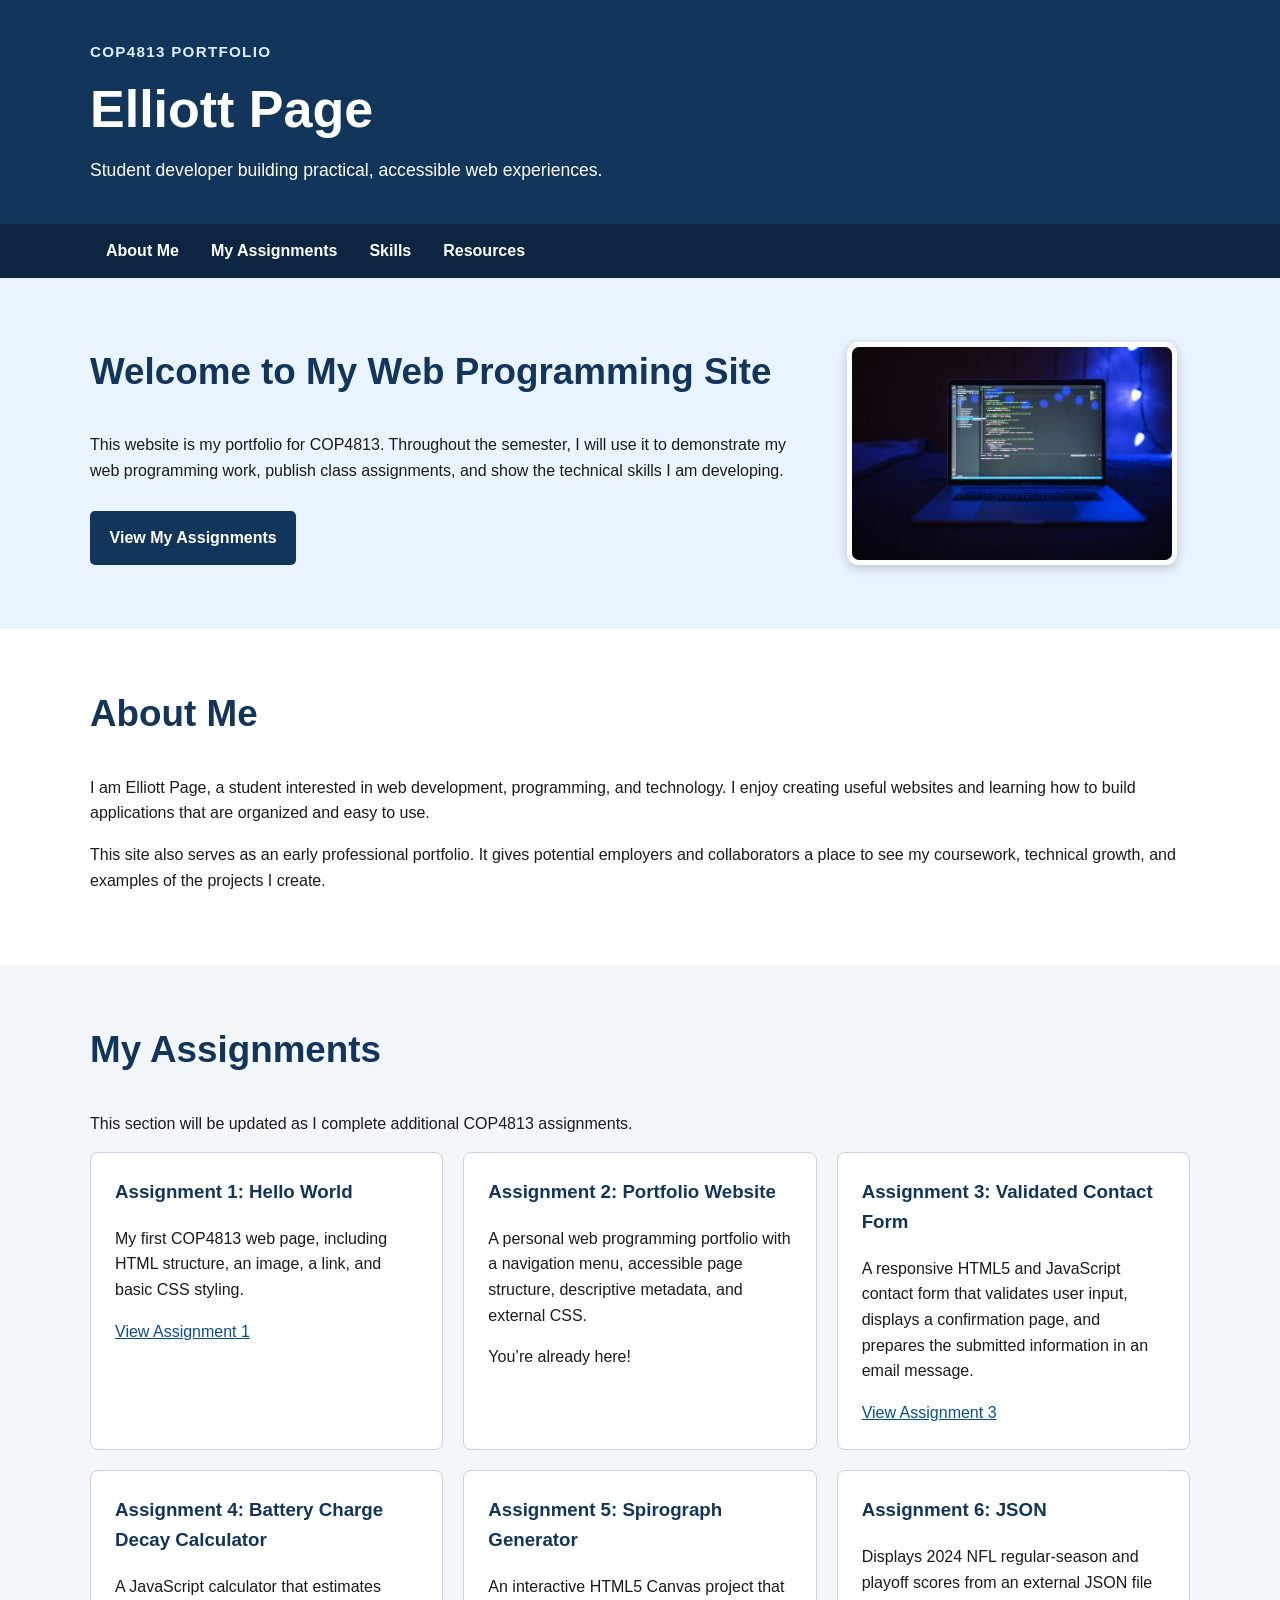
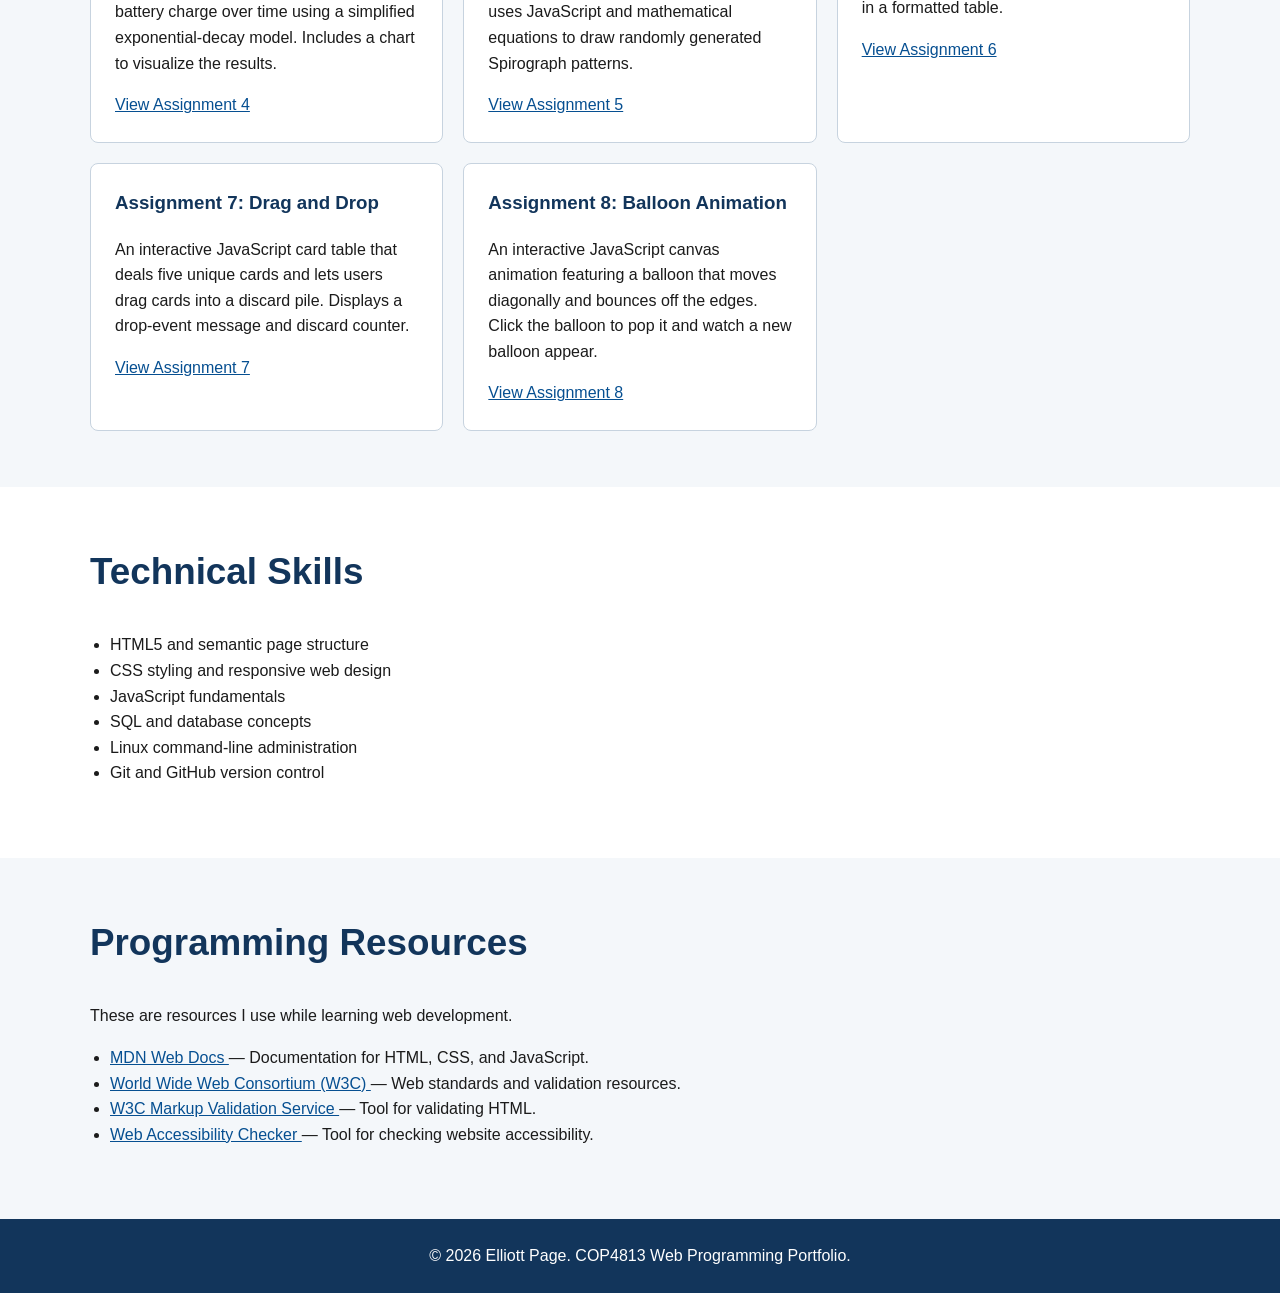
==== commit 5acdfa1e: "Add Assignment 8 along with homepage link" ====
--- a/index.html
+++ b/index.html
@@ -153,6 +153,16 @@
                         </p>
                         <a href="assignment7/index.html">View Assignment 7</a>
                     </article>
+                                        <article class="card">
+                        <h3>Assignment 8: Balloon Animation</h3>
+                        <p>
+                            An interactive JavaScript canvas animation featuring
+                            a balloon that moves diagonally and bounces off the
+                            edges. Click the balloon to pop it and watch a new
+                            balloon appear.
+                        </p>
+                        <a href="assignment8/index.html">View Assignment 8</a>
+                    </article>
                 </div>
             </div>
         </section>
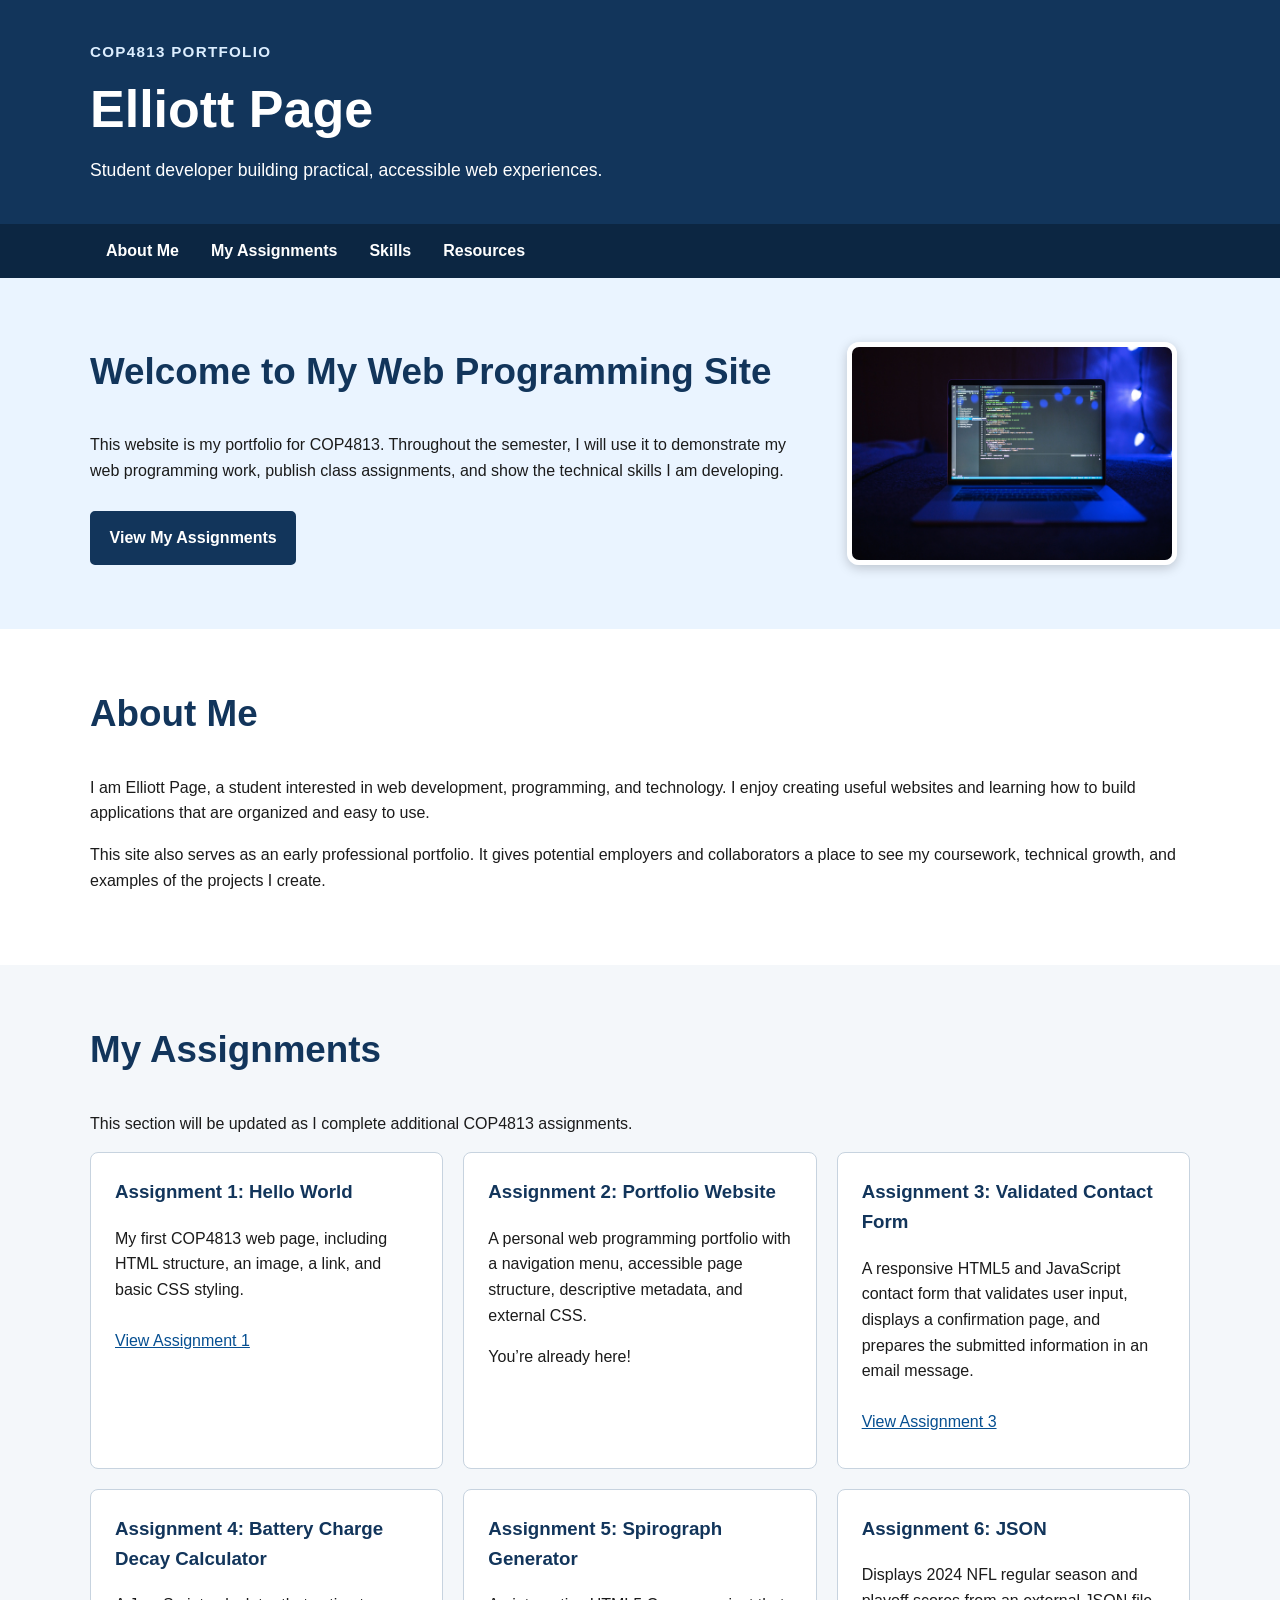
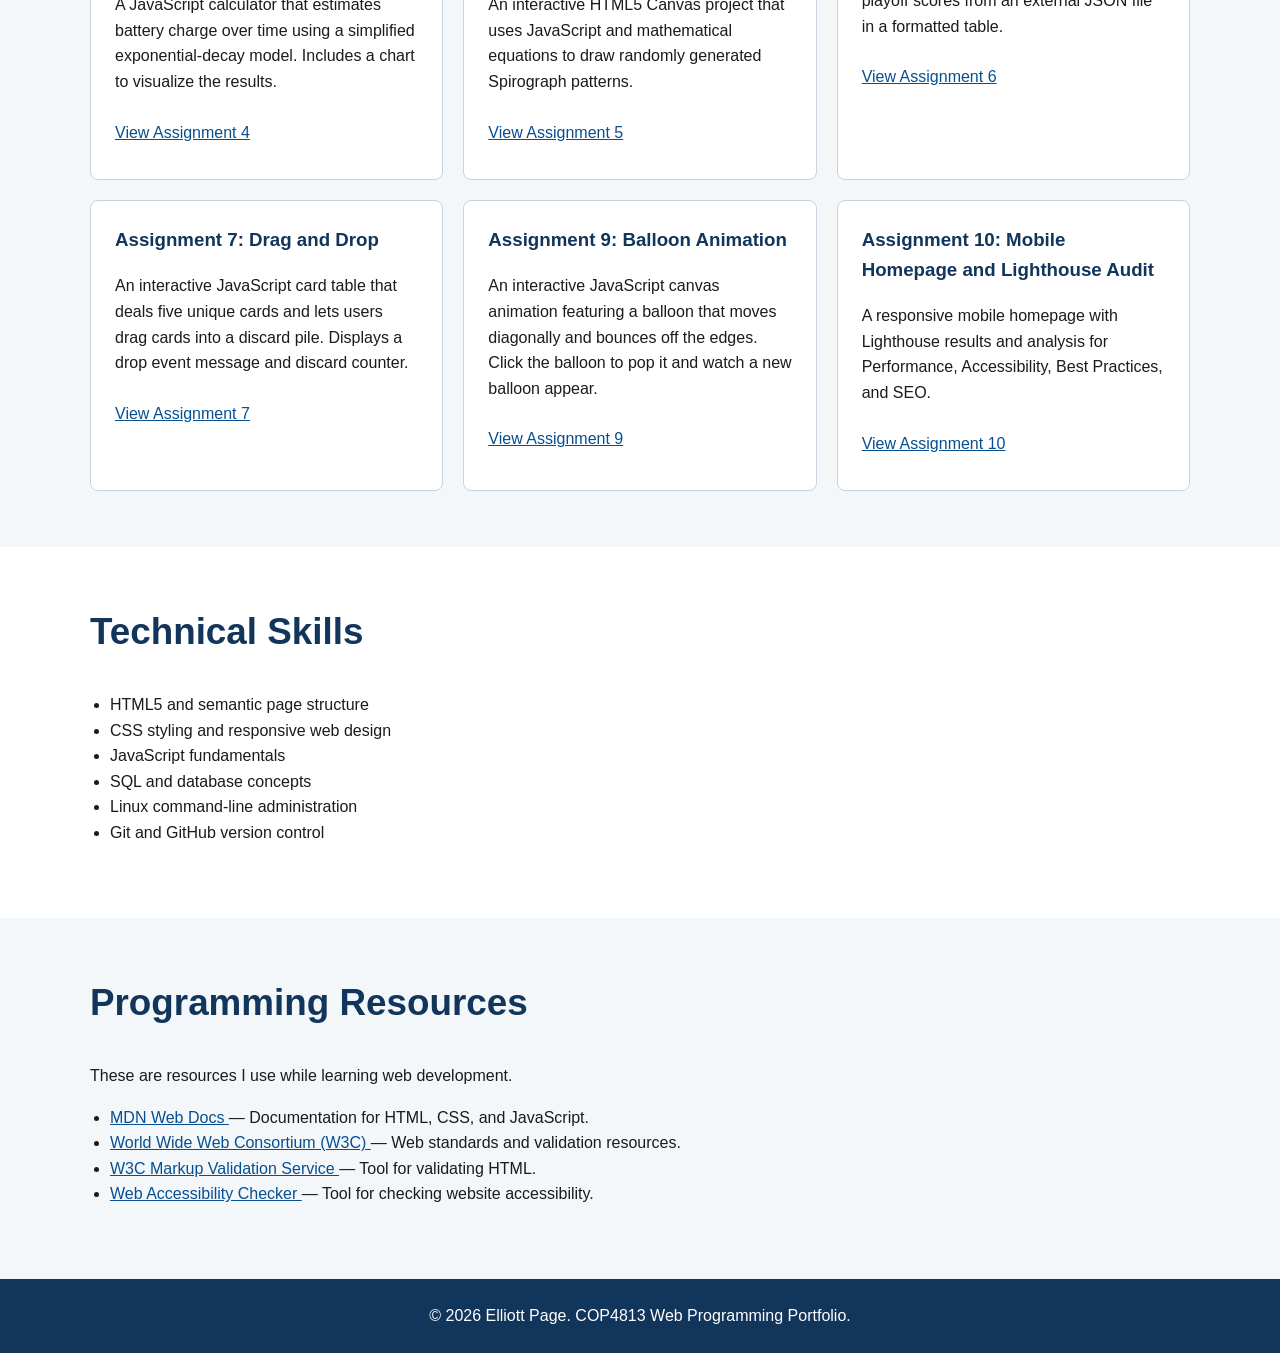
==== commit 3eefebd2: "Assignment 10 mobile and audit, and fixing balloon name to assignment 9" ====
--- a/index.html
+++ b/index.html
@@ -138,7 +138,7 @@
                     <article class="card">
                         <h3>Assignment 6: JSON</h3>
                         <p>
-                            Displays 2024 NFL regular-season and playoff scores
+                            Displays 2024 NFL regular season and playoff scores
                             from an external JSON file in a formatted table.
                         </p>
                         <a href="assignment6/index.html">View Assignment 6</a>
@@ -149,19 +149,28 @@
                         <p>
                             An interactive JavaScript card table that deals five unique
                             cards and lets users drag cards into a discard pile.
-                            Displays a drop-event message and discard counter.
+                            Displays a drop event message and discard counter.
                         </p>
                         <a href="assignment7/index.html">View Assignment 7</a>
                     </article>
-                                        <article class="card">
-                        <h3>Assignment 8: Balloon Animation</h3>
+                        <article class="card">
+                        <h3>Assignment 9: Balloon Animation</h3>
                         <p>
                             An interactive JavaScript canvas animation featuring
                             a balloon that moves diagonally and bounces off the
                             edges. Click the balloon to pop it and watch a new
                             balloon appear.
                         </p>
-                        <a href="assignment8/index.html">View Assignment 8</a>
+                        <a href="assignment9/index.html">View Assignment 9</a>
+                    </article>
+                    <article class="card">
+                        <h3>Assignment 10: Mobile Homepage and Lighthouse Audit</h3>
+                        <p>
+                            A responsive mobile homepage with Lighthouse results
+                            and analysis for Performance, Accessibility,
+                            Best Practices, and SEO.
+                        </p>
+                        <a href="audit.html">View Assignment 10</a>
                     </article>
                 </div>
             </div>
--- a/css/styles.css
+++ b/css/styles.css
@@ -626,4 +626,76 @@
     margin-top: 1rem;
     font-weight: bold;
     color: #176b3a;
+}
+/* Mobile homepage refinements */
+
+.hero-layout > *,
+.card-grid > * {
+    min-width: 0;
+}
+
+.card,
+.resource-list {
+    overflow-wrap: anywhere;
+}
+
+.profile-image {
+    display: block;
+    height: auto;
+}
+
+/* Keep navigation text white when hovered or focused. */
+.nav-list a:hover,
+.nav-list a:focus {
+    color: var(--white);
+}
+
+/* Give assignment links a larger clickable area. */
+.card > a {
+    display: inline-flex;
+    align-items: center;
+    min-height: 44px;
+    padding: 0.5rem 0;
+}
+
+/* Two assignment columns on medium sized screens. */
+@media (min-width: 701px) and (max-width: 1000px) {
+    .card-grid {
+        grid-template-columns: repeat(2, minmax(0, 1fr));
+    }
+}
+
+/* Smaller spacing on phones. */
+@media (max-width: 700px) {
+    .site-header {
+        padding: 1.75rem 0;
+    }
+
+    .hero {
+        padding: 2rem 0;
+    }
+
+    .hero-layout {
+        gap: 1.5rem;
+    }
+
+    .section {
+        padding: 2rem 0;
+    }
+
+    .card {
+        padding: 1.25rem;
+    }
+
+    .nav-list a {
+        min-height: 48px;
+        padding: 0.75rem 1rem;
+        border-bottom: 1px solid rgba(255, 255, 255, 0.2);
+    }
+}
+
+@media (prefers-reduced-motion: reduce) {
+    html {
+        scroll-behavior: auto;
+    }
 }
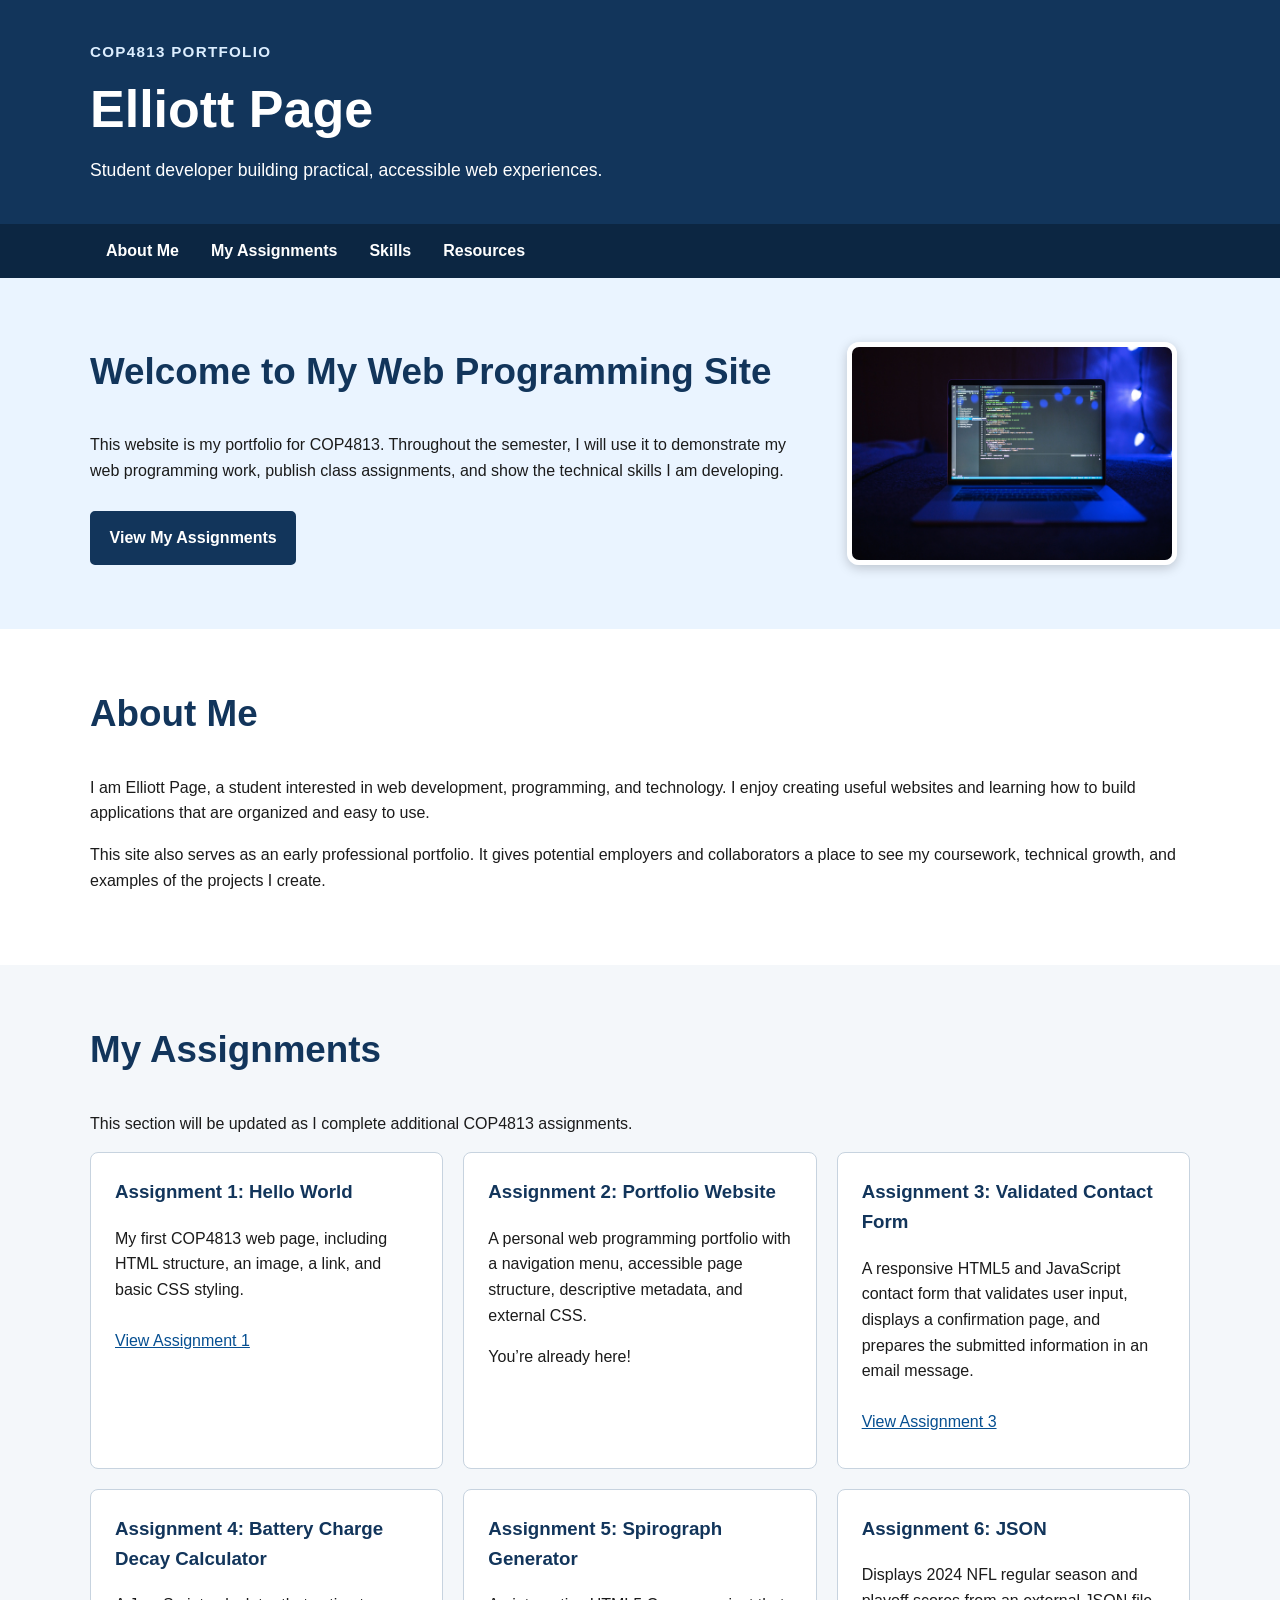
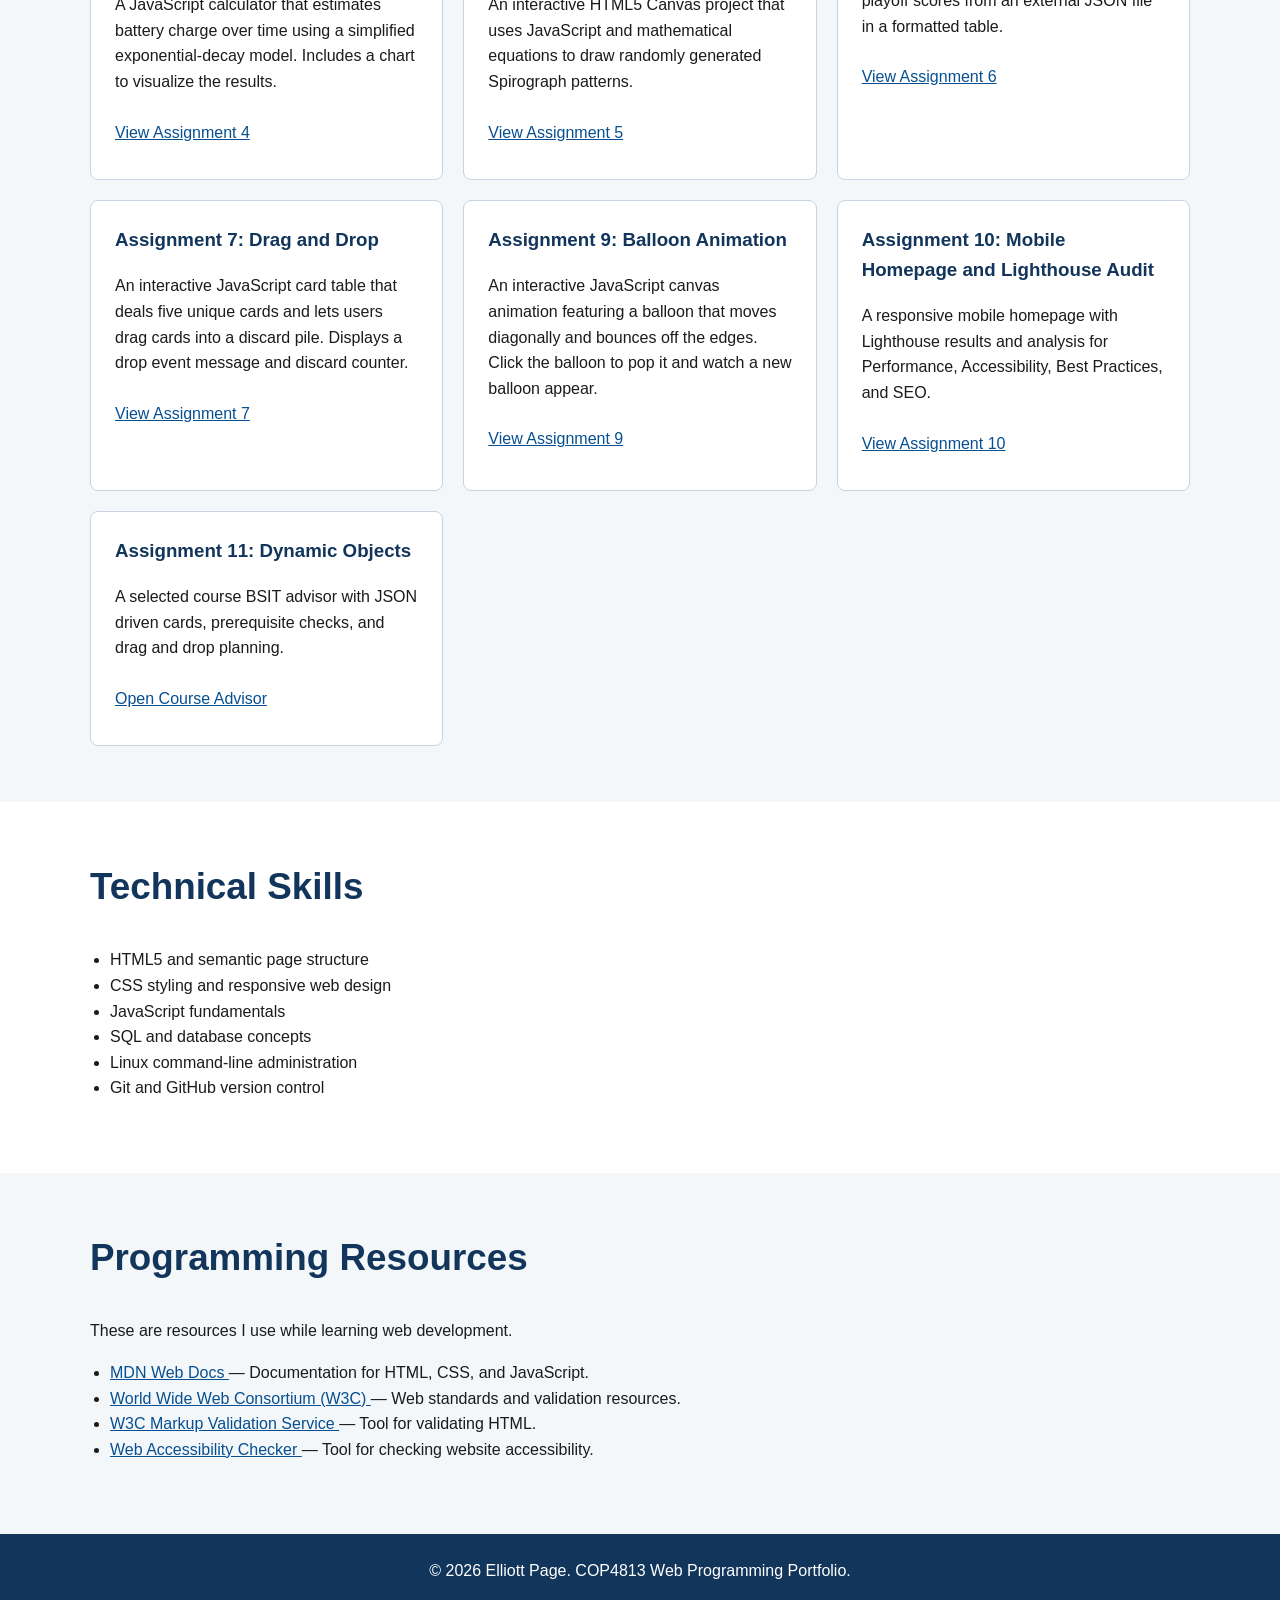
==== commit 231434b0: "assignment 11 and update to main page" ====
--- a/index.html
+++ b/index.html
@@ -153,6 +153,7 @@
                         </p>
                         <a href="assignment7/index.html">View Assignment 7</a>
                     </article>
+
                         <article class="card">
                         <h3>Assignment 9: Balloon Animation</h3>
                         <p>
@@ -163,6 +164,7 @@
                         </p>
                         <a href="assignment9/index.html">View Assignment 9</a>
                     </article>
+
                     <article class="card">
                         <h3>Assignment 10: Mobile Homepage and Lighthouse Audit</h3>
                         <p>
@@ -172,6 +174,20 @@
                         </p>
                         <a href="audit.html">View Assignment 10</a>
                     </article>
+
+                    <article class="card">
+                        <h3>Assignment 11: Dynamic Objects</h3>
+
+                        <p>
+                            A selected course BSIT advisor with JSON driven cards,
+                            prerequisite checks, and drag and drop planning.
+                        </p>
+
+                        <a href="assignment11/index.html">
+                            Open Course Advisor
+                        </a>
+                    </article>
+
                 </div>
             </div>
         </section>
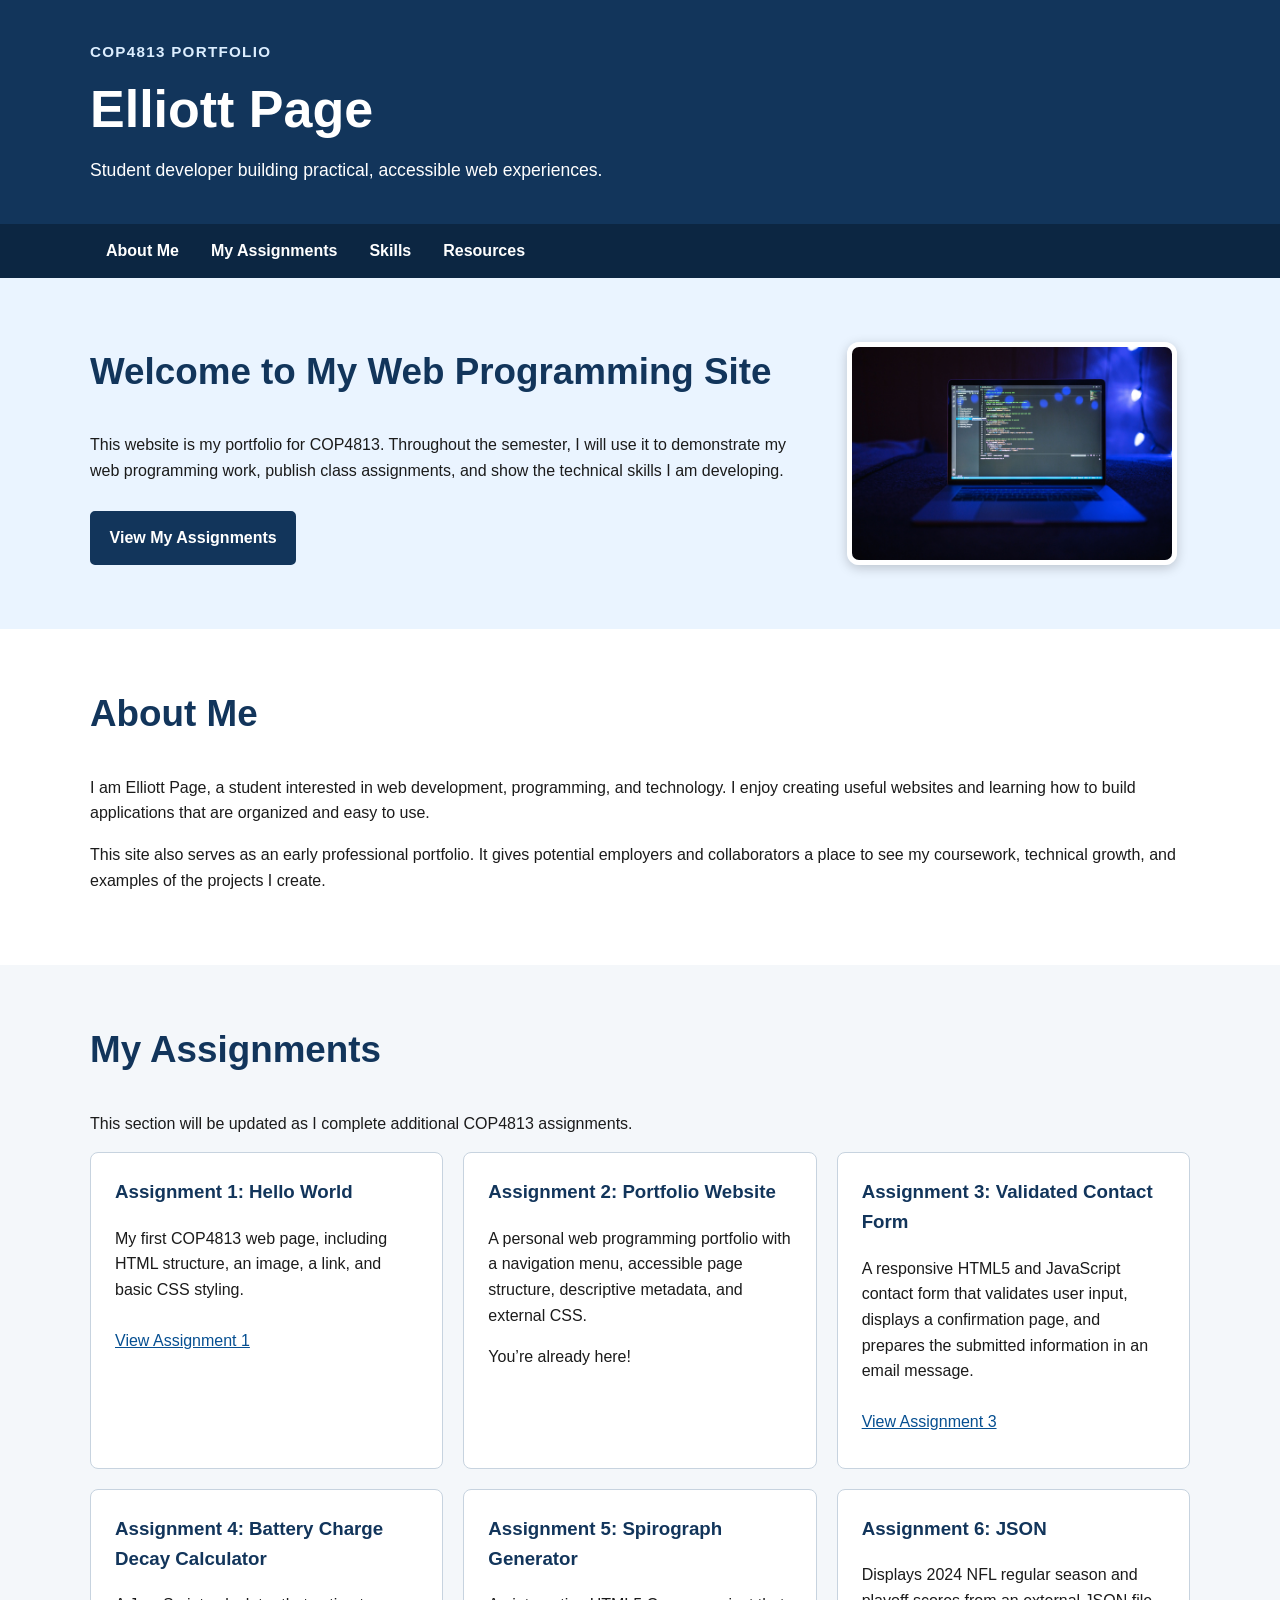
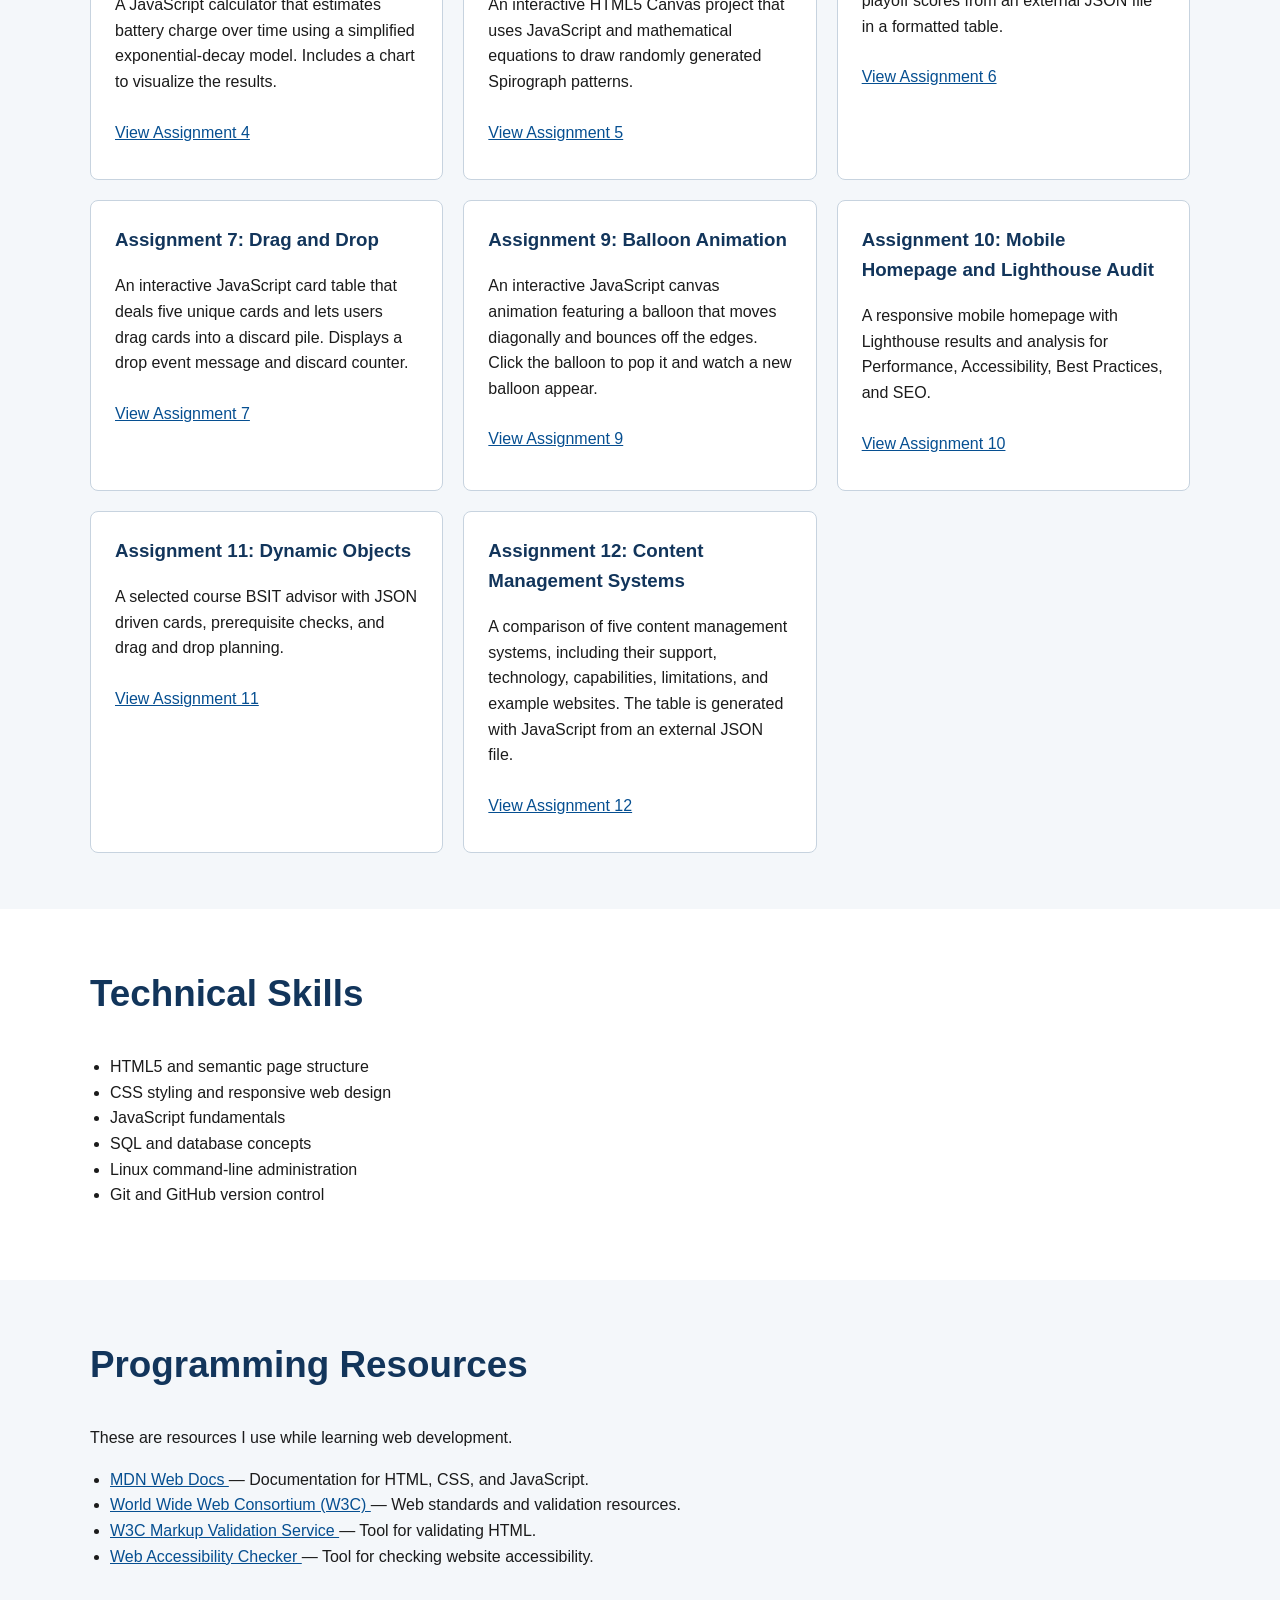
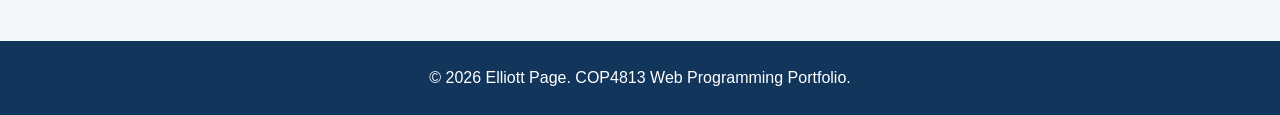
==== commit e3e93e01: "Assignmnet 12 Content Mangement Systems, some css, and adding card to main" ====
--- a/index.html
+++ b/index.html
@@ -184,8 +184,19 @@
                         </p>
 
                         <a href="assignment11/index.html">
-                            Open Course Advisor
-                        </a>
+                            View Assignment 11
+                        </a>
+                    </article>
+
+                    <article class="card">
+                        <h3>Assignment 12: Content Management Systems</h3>
+                        <p>
+                            A comparison of five content management systems,
+                            including their support, technology, capabilities,
+                            limitations, and example websites. The table is
+                            generated with JavaScript from an external JSON file.
+                        </p>
+                        <a href="assignment12/index.html">View Assignment 12</a>
                     </article>
 
                 </div>
--- a/css/styles.css
+++ b/css/styles.css
@@ -443,6 +443,7 @@
 }
 
 /* Remove the gap above the Home navigation bar. */
+
 .battery-page nav {
     margin-top: 0;
 }
@@ -627,6 +628,7 @@
     font-weight: bold;
     color: #176b3a;
 }
+
 /* Mobile homepage refinements */
 
 .hero-layout > *,
@@ -645,12 +647,14 @@
 }
 
 /* Keep navigation text white when hovered or focused. */
+
 .nav-list a:hover,
 .nav-list a:focus {
     color: var(--white);
 }
 
 /* Give assignment links a larger clickable area. */
+
 .card > a {
     display: inline-flex;
     align-items: center;
@@ -659,6 +663,7 @@
 }
 
 /* Two assignment columns on medium sized screens. */
+
 @media (min-width: 701px) and (max-width: 1000px) {
     .card-grid {
         grid-template-columns: repeat(2, minmax(0, 1fr));
@@ -666,6 +671,7 @@
 }
 
 /* Smaller spacing on phones. */
+
 @media (max-width: 700px) {
     .site-header {
         padding: 1.75rem 0;
@@ -698,4 +704,179 @@
     html {
         scroll-behavior: auto;
     }
+}
+
+/* Assignment 12: CMS Comparison */
+
+.cms-page .cms-table-wrapper {
+    width: 100%;
+    background-color: var(--white);
+    border: 1px solid var(--border);
+    border-radius: 8px;
+}
+
+.cms-page .cms-table-wrapper:focus-visible {
+    outline: 3px solid var(--focus);
+    outline-offset: 4px;
+}
+
+.cms-page .cms-table {
+    width: 100%;
+    table-layout: fixed;
+    border-collapse: collapse;
+    font-size: 0.95rem;
+}
+
+.cms-page .cms-table caption {
+    padding: 1rem;
+    color: var(--navy);
+    font-weight: bold;
+    text-align: left;
+    background-color: var(--light-blue);
+}
+
+.cms-page .cms-table th,
+.cms-page .cms-table td {
+    padding: 0.85rem 0.65rem;
+    border: 1px solid var(--border);
+    text-align: left;
+    vertical-align: top;
+    overflow-wrap: anywhere;
+}
+
+.cms-page .cms-table thead th {
+    color: var(--white);
+    background-color: var(--navy);
+}
+
+/* Narrow outer columns; the four middle columns share the rest. */
+
+.cms-page .cms-table thead th:first-child {
+    width: 7.5rem;
+}
+
+.cms-page .cms-table thead th:last-child {
+    width: 7.5rem;
+}
+
+/* Preserve whole words in the Name and Examples columns. */
+
+.cms-page .cms-table tbody th,
+.cms-page .cms-table td:last-child {
+    overflow-wrap: normal;
+    word-break: normal;
+}
+
+.cms-page .cms-table tbody th {
+    color: var(--navy);
+}
+
+/* Technology descriptions: preserve JSON line breaks. */
+
+.cms-page .cms-table td:nth-child(3) li {
+    white-space: pre-line;
+}
+
+/* Table rows and descriptions */
+
+.cms-page .cms-table tbody tr:nth-child(even) {
+    background-color: #f4f7fa;
+}
+
+.cms-page .cms-table tbody tr:hover {
+    background-color: var(--light-blue);
+}
+
+.cms-page .cms-table ul {
+    margin: 0;
+    padding: 0;
+    list-style: none;
+}
+
+.cms-page .cms-table li + li {
+    margin-top: 0.65rem;
+}
+
+/* Official website links beneath CMS names */
+
+.cms-page .cms-source {
+    display: block;
+    margin-top: 0.4rem;
+    font-size: 0.85rem;
+}
+
+/* Hidden unless the table cannot be loaded. */
+
+.cms-page #cms-status {
+    margin-bottom: 1rem;
+    font-weight: bold;
+}
+
+/* Stack each CMS entry on small screens instead of scrolling. */
+
+@media (max-width: 700px) {
+    .cms-page .cms-table,
+    .cms-page .cms-table tbody,
+    .cms-page .cms-table tbody tr {
+        display: block;
+        width: 100%;
+    }
+
+    .cms-page .cms-table caption {
+        display: block;
+    }
+
+    .cms-page .cms-table thead {
+        position: absolute;
+        width: 1px;
+        height: 1px;
+        padding: 0;
+        overflow: hidden;
+        clip-path: inset(50%);
+        white-space: nowrap;
+    }
+
+    .cms-page .cms-table tbody tr + tr {
+        border-top: 3px solid var(--navy);
+    }
+
+    .cms-page .cms-table tbody th,
+    .cms-page .cms-table tbody td {
+        display: block;
+        width: 100%;
+        padding: 0.75rem;
+        border: 0;
+        border-bottom: 1px solid var(--border);
+    }
+
+    .cms-page .cms-table tbody th {
+        background-color: var(--light-blue);
+    }
+
+    .cms-page .cms-table tbody td::before {
+        display: block;
+        margin-bottom: 0.35rem;
+        color: var(--navy);
+        font-weight: bold;
+    }
+
+    .cms-page .cms-table tbody td:nth-child(2)::before {
+        content: "Support";
+    }
+
+    .cms-page .cms-table tbody td:nth-child(3)::before {
+        content: "Technology";
+    }
+
+    .cms-page .cms-table tbody td:nth-child(4)::before {
+        content: "Capabilities";
+    }
+
+    .cms-page .cms-table tbody td:nth-child(5)::before {
+        content: "Limitations";
+    }
+
+    .cms-page .cms-table tbody td:nth-child(6)::before {
+        content: "Examples";
+    }
 }
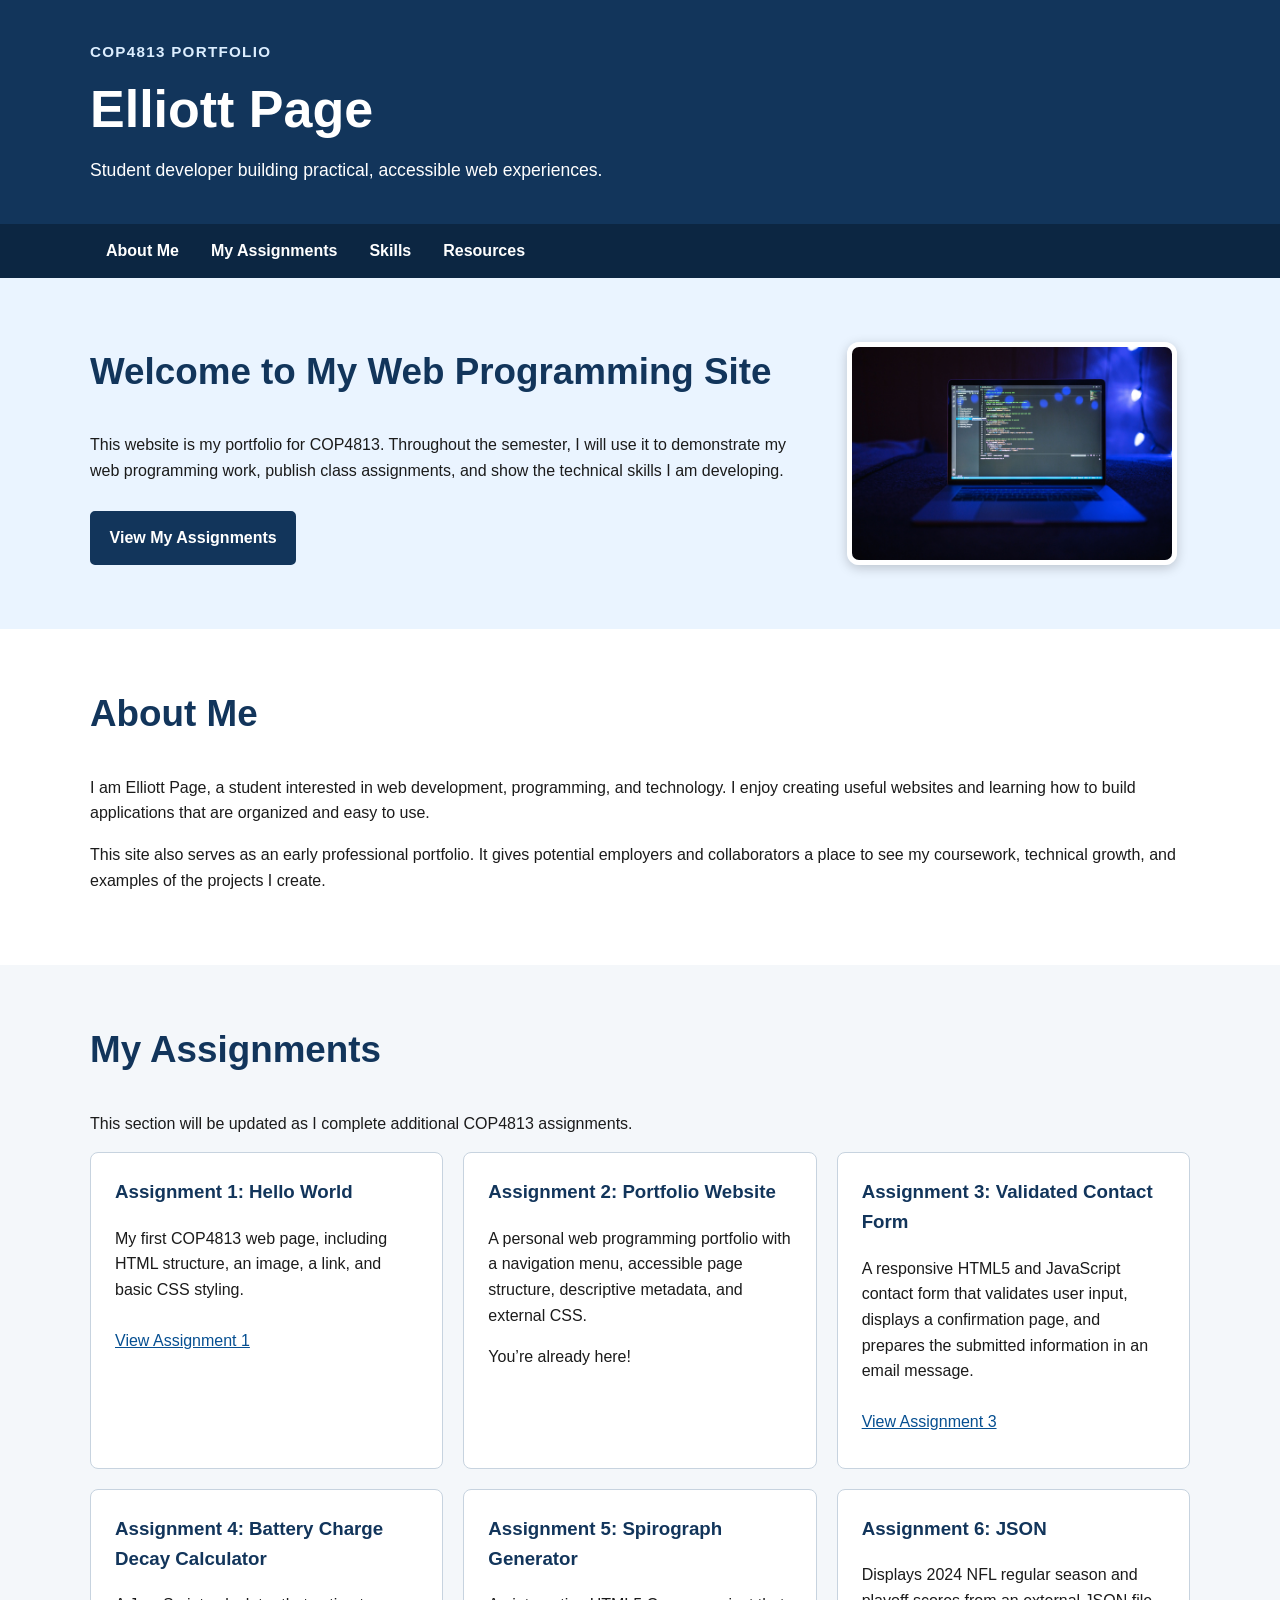
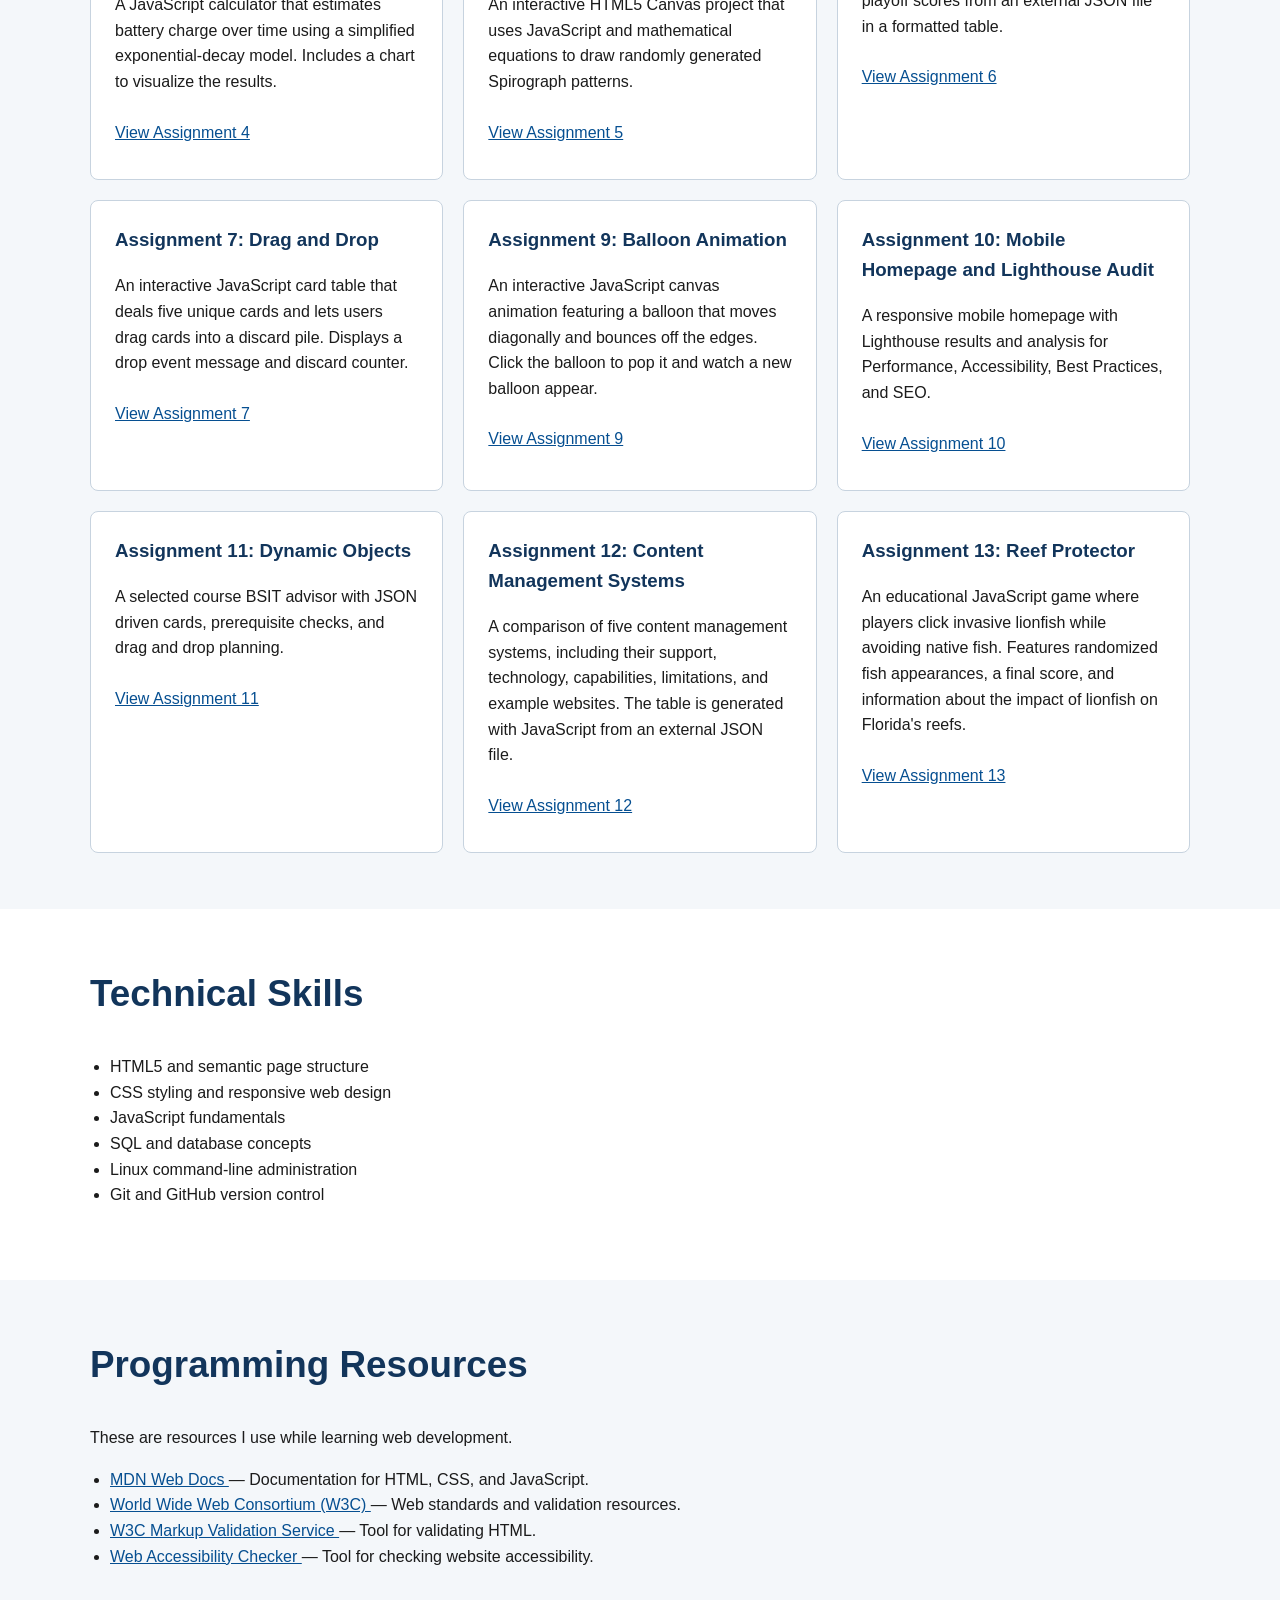
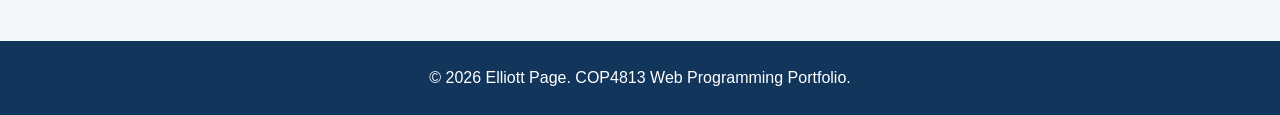
==== commit bd2247d1: "Assignment 13 Reef Protector and main page card" ====
--- a/index.html
+++ b/index.html
@@ -154,7 +154,7 @@
                         <a href="assignment7/index.html">View Assignment 7</a>
                     </article>
 
-                        <article class="card">
+                    <article class="card">
                         <h3>Assignment 9: Balloon Animation</h3>
                         <p>
                             An interactive JavaScript canvas animation featuring
@@ -199,6 +199,17 @@
                         <a href="assignment12/index.html">View Assignment 12</a>
                     </article>
 
+                    <article class="card">
+                        <h3>Assignment 13: Reef Protector</h3>
+                        <p>
+                            An educational JavaScript game where players
+                            click invasive lionfish while avoiding native
+                            fish. Features randomized fish appearances,
+                            a final score, and information about the
+                            impact of lionfish on Florida's reefs.
+                        </p>
+                        <a href="assignment13/index.html">View Assignment 13</a>
+                    </article>
                 </div>
             </div>
         </section>
